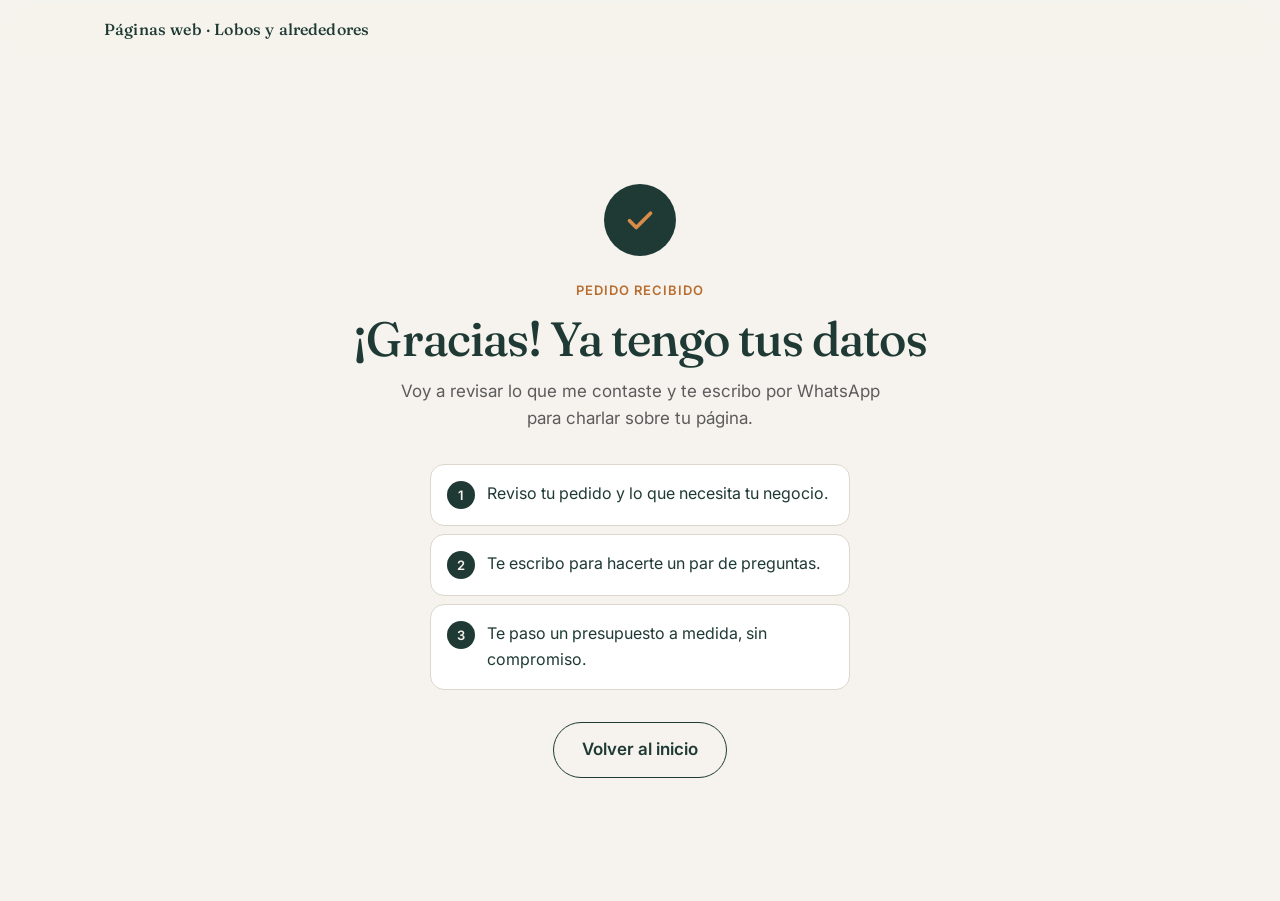
==== gracias/index.html @ 48509161 "Landing de captación para negocios de Lobos y alrededores Co-Authored-By: Claude Opus 5.5 <noreply@a" ====
<!DOCTYPE html>
<html lang="es-AR">
<head>
  <meta charset="UTF-8">
  <meta name="viewport" content="width=device-width, initial-scale=1">
  <title>¡Gracias! Recibí tu pedido de presupuesto</title>
  <meta name="description" content="Recibí tu pedido de presupuesto. Te voy a escribir por WhatsApp.">
  <meta name="robots" content="noindex, nofollow">
  <meta name="theme-color" content="#1F3A34">
  <link rel="icon" href="data:image/svg+xml,%3Csvg xmlns='http://www.w3.org/2000/svg' viewBox='0 0 32 32'%3E%3Crect width='32' height='32' rx='8' fill='%231F3A34'/%3E%3Ccircle cx='16' cy='16' r='5' fill='%23D98B4A'/%3E%3C/svg%3E">
  <link rel="preconnect" href="https://fonts.googleapis.com">
  <link rel="preconnect" href="https://fonts.gstatic.com" crossorigin>
  <link rel="stylesheet" href="https://fonts.googleapis.com/css2?family=Fraunces:ital,opsz,wght@0,9..144,400..700;1,9..144,400..600&family=Inter:wght@400;500;600&display=swap">
  <link rel="stylesheet" href="/styles.css">
</head>
<body>
  <header class="site-header">
    <div class="container site-header__inner">
      <a class="site-header__label" href="/" style="text-decoration:none">Páginas web <span aria-hidden="true">·</span> Lobos y alrededores</a>
    </div>
  </header>

  <main class="thanks">
    <div class="container container--narrow">
      <div class="thanks__icon" aria-hidden="true">
        <svg viewBox="0 0 24 24"><path d="m5 12.5 4.5 4.5L19 7.5"/></svg>
      </div>
      <p class="eyebrow">Pedido recibido</p>
      <h1 class="section__title">¡Gracias! Ya tengo tus datos</h1>
      <p class="section__lead">Voy a revisar lo que me contaste y te escribo por WhatsApp para charlar sobre tu página.</p>

      <ol class="thanks__steps" aria-label="Cómo seguimos">
        <li><span class="block__num">1</span><span>Reviso tu pedido y lo que necesita tu negocio.</span></li>
        <li><span class="block__num">2</span><span>Te escribo para hacerte un par de preguntas.</span></li>
        <li><span class="block__num">3</span><span>Te paso un presupuesto a medida, sin compromiso.</span></li>
      </ol>

      <a class="btn btn--ghost btn--lg" href="/">Volver al inicio</a>
    </div>
  </main>
</body>
</html>
---- styles.css ----
/* =========================================================
   Landing · Páginas web · Lobos y alrededores
   Mobile-first. Sin frameworks.
   ========================================================= */

:root {
  /* Paleta */
  --verde: #1F3A34;
  --crema: #F6F3EE;
  --naranja: #D98B4A;
  --blanco: #FFFFFF;
  --gris: #777777;            /* bordes, detalles, texto grande */
  --gris-texto: #5C5C5C;      /* texto chico secundario: #777 sobre crema no llega a 4.5:1 */

  /* Derivados */
  --verde-90: #2A4A43;
  --verde-tinte: #E4EAE6;
  --naranja-tinte: #F7E6D6;
  --naranja-oscuro: #B86E30;
  --borde: #DDD6CB;
  --error: #A33A2B;

  /* Tipografía */
  --font-display: "Fraunces", Georgia, "Times New Roman", serif;
  --font-body: "Inter", system-ui, -apple-system, "Segoe UI", Roboto, sans-serif;

  /* Espaciado */
  --s-1: 4px;
  --s-2: 8px;
  --s-3: 12px;
  --s-4: 16px;
  --s-5: 24px;
  --s-6: 32px;
  --s-7: 48px;
  --s-8: 64px;
  --s-9: 96px;

  --radius: 14px;
  --radius-lg: 22px;
  --shadow-sm: 0 1px 2px rgba(31, 58, 52, .06), 0 2px 8px rgba(31, 58, 52, .05);
  --shadow-md: 0 10px 30px -12px rgba(31, 58, 52, .25);

  --ease: cubic-bezier(.2, .7, .2, 1);
  --t-fast: 150ms;
  --t-med: 260ms;
}

/* ---------- Reset base ---------- */
*, *::before, *::after { box-sizing: border-box; }
html {
  -webkit-text-size-adjust: 100%;
  scroll-behavior: smooth;
  scroll-padding-top: 72px;
}
body {
  margin: 0;
  background: var(--crema);
  color: var(--verde);
  font-family: var(--font-body);
  font-size: 1rem;
  line-height: 1.6;
  -webkit-font-smoothing: antialiased;
  overflow-x: hidden;
}
img, svg { display: block; max-width: 100%; }
h1, h2, h3 { margin: 0; font-family: var(--font-display); font-weight: 500; line-height: 1.1; letter-spacing: -.01em; }
p { margin: 0; }
a { color: inherit; }
button, input, textarea, select { font: inherit; color: inherit; }
.hidden { display: none !important; }

:focus-visible {
  outline: 3px solid var(--naranja);
  outline-offset: 3px;
  border-radius: 6px;
}

.skip-link {
  position: absolute;
  left: var(--s-4);
  top: -60px;
  z-index: 100;
  padding: var(--s-2) var(--s-4);
  background: var(--verde);
  color: var(--blanco);
  border-radius: 8px;
  text-decoration: none;
  transition: top var(--t-fast);
}
.skip-link:focus { top: var(--s-3); }

.container {
  width: 100%;
  max-width: 1120px;
  margin: 0 auto;
  padding: 0 var(--s-4);
}
.container--narrow { max-width: 760px; }

/* ---------- Header ---------- */
.site-header {
  position: sticky;
  top: 0;
  z-index: 50;
  background: rgba(246, 243, 238, .9);
  -webkit-backdrop-filter: saturate(1.4) blur(10px);
  backdrop-filter: saturate(1.4) blur(10px);
  border-bottom: 1px solid transparent;
  transition: border-color var(--t-med), box-shadow var(--t-med);
}
.site-header.is-scrolled {
  border-bottom-color: var(--borde);
}
.site-header__inner {
  display: flex;
  align-items: center;
  justify-content: space-between;
  gap: var(--s-3);
  min-height: 60px;
}
.site-header__label {
  font-family: var(--font-display);
  font-size: 1rem;
  font-weight: 500;
  letter-spacing: .01em;
}
.site-header__cta {
  display: none;
  font-size: .9375rem;
  font-weight: 600;
  text-decoration: none;
  padding: 10px 16px;
  min-height: 44px;
  align-items: center;
  border-radius: 999px;
  border: 1.5px solid var(--verde);
  transition: background var(--t-fast), color var(--t-fast);
}
.site-header__cta:hover { background: var(--verde); color: var(--crema); }

/* ---------- Tipos comunes ---------- */
.eyebrow {
  font-size: .8125rem;
  font-weight: 600;
  letter-spacing: .08em;
  text-transform: uppercase;
  color: var(--naranja-oscuro);
  margin-bottom: var(--s-3);
}

/* ---------- Botones ---------- */
.btn {
  display: inline-flex;
  align-items: center;
  justify-content: center;
  gap: var(--s-2);
  min-height: 48px;
  padding: 12px 22px;
  border: 0;
  border-radius: 999px;
  font-weight: 600;
  font-size: 1rem;
  line-height: 1.2;
  text-decoration: none;
  cursor: pointer;
  -webkit-tap-highlight-color: transparent;
  transition: transform var(--t-fast) var(--ease), background var(--t-fast), box-shadow var(--t-med);
}
.btn svg { width: 20px; height: 20px; fill: none; stroke: currentColor; stroke-width: 2; stroke-linecap: round; stroke-linejoin: round; }
.btn:active { transform: scale(.98); }
.btn--primary {
  background: var(--naranja);
  color: var(--verde);              /* verde sobre naranja: ~4.8:1 */
  box-shadow: 0 6px 18px -8px rgba(217, 139, 74, .9);
}
.btn--primary:hover { background: #E09659; box-shadow: 0 10px 24px -10px rgba(217, 139, 74, 1); }
.btn--lg { min-height: 56px; padding: 16px 28px; font-size: 1.0625rem; }
.btn--block { width: 100%; }

/* ---------- Hero ---------- */
.hero {
  padding: var(--s-6) 0 var(--s-8);
}
.hero__grid {
  display: grid;
  gap: var(--s-7);
}
.hero__title {
  font-size: clamp(2.5rem, 10.5vw, 4.5rem);
  font-weight: 450;
  line-height: 1.02;
  letter-spacing: -.025em;
  font-variation-settings: "opsz" 144;
  text-wrap: balance;
}
.hero__title em {
  font-style: italic;
  font-weight: 400;
  color: var(--naranja-oscuro);
}
.hero__lead {
  margin-top: var(--s-5);
  font-size: 1.125rem;
  line-height: 1.55;
  max-width: 34ch;
  color: var(--verde-90);
}

.tags {
  list-style: none;
  margin: var(--s-6) 0;
  padding: 0;
  display: flex;
  flex-wrap: wrap;
  gap: var(--s-2);
}
.tag {
  display: inline-flex;
  align-items: center;
  gap: var(--s-2);
  padding: 8px 14px 8px 10px;
  background: var(--blanco);
  border: 1px solid var(--borde);
  border-radius: 999px;
  font-size: .9375rem;
  font-weight: 500;
}
.tag svg {
  width: 18px; height: 18px;
  fill: none; stroke: var(--naranja-oscuro); stroke-width: 1.8; stroke-linecap: round; stroke-linejoin: round;
  flex-shrink: 0;
}

.hero .btn--primary { width: 100%; }
.hero__note {
  margin-top: var(--s-3);
  font-size: .875rem;
  color: var(--gris-texto);
  text-align: center;
}

/* Maqueta decorativa */
.hero__visual { position: relative; }
.hero__visual::before {
  content: "";
  position: absolute;
  inset: 8% -6% -6% 10%;
  background: var(--verde);
  border-radius: var(--radius-lg);
  transform: rotate(2.5deg);
}
.mock {
  position: relative;
  background: var(--blanco);
  border-radius: var(--radius-lg);
  box-shadow: var(--shadow-md);
  overflow: hidden;
  max-width: 420px;
  margin: 0 auto;
  border: 1px solid var(--borde);
}
.mock__bar {
  display: flex; align-items: center; gap: 6px;
  padding: 10px 14px;
  background: #EFEBE4;
  border-bottom: 1px solid var(--borde);
}
.mock__bar > span { width: 9px; height: 9px; border-radius: 50%; background: #D3CCC1; }
.mock__url {
  margin-left: 8px;
  flex: 1;
  font-size: .75rem;
  color: var(--gris-texto);
  background: var(--blanco);
  border-radius: 999px;
  padding: 3px 10px;
  white-space: nowrap; overflow: hidden; text-overflow: ellipsis;
}
.mock__body { padding: 18px; display: grid; gap: 14px; }
.mock__hero {
  background: var(--verde);
  color: var(--crema);
  border-radius: 12px;
  padding: 18px;
}
.mock__kicker { font-size: .6875rem; letter-spacing: .06em; text-transform: uppercase; color: var(--naranja); font-weight: 600; }
.mock__title { font-family: var(--font-display); font-size: 1.75rem; margin: 4px 0 12px; }
.mock__line { height: 7px; border-radius: 4px; background: rgba(246, 243, 238, .3); margin-top: 6px; width: 90%; }
.mock__line--short { width: 60%; }
.mock__actions { display: grid; grid-template-columns: 1fr 1fr; gap: 10px; }
.mock__btn {
  text-align: center;
  font-size: .8125rem; font-weight: 600;
  padding: 10px;
  border-radius: 999px;
  border: 1.5px solid var(--verde);
}
.mock__btn--solid { background: var(--naranja); border-color: var(--naranja); }
.mock__gallery { display: grid; grid-template-columns: repeat(3, 1fr); gap: 8px; }
.mock__gallery span { aspect-ratio: 1; border-radius: 10px; background: var(--naranja-tinte); }
.mock__gallery span:nth-child(2) { background: var(--verde-tinte); }
.mock__gallery span:nth-child(3) { background: #EDE6DB; }
.mock__wa {
  display: flex; align-items: center; justify-content: center; gap: 8px;
  font-size: .8125rem; font-weight: 600;
  padding: 11px;
  border-radius: 12px;
  background: var(--verde-tinte);
}
.mock__wa svg { width: 18px; height: 18px; fill: none; stroke: var(--verde); stroke-width: 1.8; stroke-linejoin: round; }

/* ---------- Secciones ---------- */
.section { padding: var(--s-8) 0; }
.section__title {
  font-size: clamp(2rem, 8vw, 3rem);
  letter-spacing: -.02em;
  text-wrap: balance;
}
.section__lead {
  margin-top: var(--s-3);
  font-size: 1.0625rem;
  color: var(--gris-texto);
  max-width: 46ch;
}

/* Cómo trabajo */
.section--how {
  background: var(--blanco);
  border-top: 1px solid var(--borde);
  border-bottom: 1px solid var(--borde);
}
.plans {
  display: grid;
  gap: var(--s-4);
  margin-top: var(--s-6);
}
.plan {
  position: relative;
  padding: var(--s-6) var(--s-5);
  border-radius: var(--radius-lg);
  background: var(--crema);
  border: 1px solid var(--borde);
  transition: transform var(--t-med) var(--ease), box-shadow var(--t-med);
}
.plan--dark {
  background: var(--verde);
  color: var(--crema);
  border-color: var(--verde);
}
.plan__icon {
  width: 48px; height: 48px;
  display: grid; place-items: center;
  border-radius: 12px;
  background: var(--naranja-tinte);
  margin-bottom: var(--s-5);
}
.plan--dark .plan__icon { background: rgba(217, 139, 74, .18); }
.plan__icon svg { width: 24px; height: 24px; fill: none; stroke: var(--naranja-oscuro); stroke-width: 1.8; stroke-linecap: round; }
.plan--dark .plan__icon svg { stroke: var(--naranja); }
.plan__kicker {
  font-size: .8125rem; font-weight: 600; letter-spacing: .08em; text-transform: uppercase;
  color: var(--gris-texto);
}
.plan--dark .plan__kicker { color: rgba(246, 243, 238, .75); }
.plan__title { font-size: 1.875rem; margin: var(--s-1) 0 var(--s-3); }
.plan__text { font-size: 1.0625rem; line-height: 1.55; }
.plan__steps, .plan__list {
  list-style: none;
  padding: 0;
  margin: var(--s-5) 0 0;
  display: grid;
  gap: var(--s-2);
}
.plan__steps li {
  display: flex; align-items: center; gap: var(--s-3);
  padding: var(--s-3) var(--s-4);
  background: var(--blanco);
  border-radius: 12px;
  font-weight: 500;
}
.plan__steps span {
  font-family: var(--font-display);
  font-size: 1.375rem;
  color: var(--naranja-oscuro);
  min-width: 3ch;
}
.plan__list li {
  display: flex; align-items: center; gap: var(--s-3);
  font-weight: 500;
}
.plan__list li::before {
  content: "";
  width: 20px; height: 20px; flex-shrink: 0;
  border-radius: 50%;
  background: var(--naranja) url("data:image/svg+xml,%3Csvg xmlns='http://www.w3.org/2000/svg' viewBox='0 0 24 24' fill='none' stroke='%231F3A34' stroke-width='3' stroke-linecap='round' stroke-linejoin='round'%3E%3Cpath d='m6 12 4 4 8-8'/%3E%3C/svg%3E") center / 14px no-repeat;
}

/* ---------- Formulario ---------- */
.section--form { outline: none; }
.quote-form {
  margin-top: var(--s-6);
  display: grid;
  gap: var(--s-4);
}
.block {
  margin: 0;
  padding: var(--s-5) var(--s-4);
  background: var(--blanco);
  border: 1px solid var(--borde);
  border-radius: var(--radius-lg);
  min-width: 0;
}
.block__legend {
  display: flex;
  align-items: center;
  gap: var(--s-3);
  padding: 0;
  margin-bottom: var(--s-4);
  font-family: var(--font-display);
  font-size: 1.3125rem;
  font-weight: 500;
  line-height: 1.25;
  float: left;              /* evita el recorte de legend dentro del borde */
  width: 100%;
}
.block__legend + * { clear: both; }
.block__num {
  display: inline-grid; place-items: center;
  width: 32px; height: 32px; flex-shrink: 0;
  border-radius: 50%;
  background: var(--verde);
  color: var(--crema);
  font-family: var(--font-body);
  font-size: .875rem;
  font-weight: 600;
}
.block__hint { font-size: .9375rem; color: var(--gris-texto); margin: -8px 0 var(--s-3); }
.block__sub {
  margin: var(--s-6) 0 var(--s-3);
  font-weight: 600;
}
.req { color: var(--naranja-oscuro); }
.optional { font-weight: 400; color: var(--gris-texto); font-size: .875rem; }

/* Tarjetas seleccionables */
.choices {
  display: grid;
  grid-template-columns: 1fr;
  gap: var(--s-2);
}
.choices--2, .choices--3 { grid-template-columns: repeat(2, minmax(0, 1fr)); }
.choice { position: relative; display: block; cursor: pointer; -webkit-tap-highlight-color: transparent; }
.choice input {
  position: absolute;
  opacity: 0;
  width: 1px; height: 1px;
  pointer-events: none;
}
.choice__box {
  position: relative;
  display: flex;
  align-items: center;
  min-height: 56px;
  height: 100%;
  padding: 12px 36px 12px 14px;
  border: 1.5px solid var(--borde);
  border-radius: var(--radius);
  background: var(--crema);
  font-size: .9375rem;
  font-weight: 500;
  line-height: 1.3;
  transition: border-color var(--t-fast), background var(--t-fast), color var(--t-fast), transform var(--t-fast) var(--ease), box-shadow var(--t-fast);
}
/* indicador */
.choice__box::after {
  content: "";
  position: absolute;
  right: 12px; top: 50%;
  width: 18px; height: 18px;
  margin-top: -9px;
  border-radius: 50%;
  border: 1.5px solid var(--gris);
  background: var(--blanco) center / 12px no-repeat;
  transition: background-color var(--t-fast), border-color var(--t-fast);
}
.choice--check .choice__box::after { border-radius: 5px; }

@media (hover: hover) {
  .choice:hover .choice__box { border-color: var(--verde); }
}
.choice:active .choice__box { transform: scale(.98); }
.choice input:focus-visible + .choice__box {
  outline: 3px solid var(--naranja);
  outline-offset: 2px;
}
.choice input:checked + .choice__box {
  background: var(--verde);
  border-color: var(--verde);
  color: var(--crema);
  box-shadow: 0 6px 16px -10px rgba(31, 58, 52, .8);
}
.choice input:checked + .choice__box::after {
  border-color: var(--naranja);
  background-color: var(--naranja);
  background-image: url("data:image/svg+xml,%3Csvg xmlns='http://www.w3.org/2000/svg' viewBox='0 0 24 24' fill='none' stroke='%231F3A34' stroke-width='3.2' stroke-linecap='round' stroke-linejoin='round'%3E%3Cpath d='m6 12 4 4 8-8'/%3E%3C/svg%3E");
}
fieldset.has-error .choice__box { border-color: var(--error); }

/* Campos */
.fields-row { display: grid; gap: 0; margin-top: var(--s-5); }
.field { display: grid; gap: 6px; margin-top: var(--s-4); }
.field:first-of-type { margin-top: 0; }
.fields-row .field { margin-top: var(--s-4); }
.fields-row .field:first-child { margin-top: 0; }
.field label { font-weight: 600; font-size: .9375rem; }
.field input,
.field textarea {
  width: 100%;
  min-height: 52px;
  padding: 12px 14px;
  border: 1.5px solid var(--borde);
  border-radius: 12px;
  background: var(--blanco);
  font-size: 1rem;          /* 16px: evita zoom automático en iOS */
  transition: border-color var(--t-fast), box-shadow var(--t-fast);
  -webkit-appearance: none;
  appearance: none;
}
.field textarea { resize: vertical; min-height: 120px; line-height: 1.5; }
.field input::placeholder,
.field textarea::placeholder { color: #8A8A8A; }
.field input:focus,
.field textarea:focus {
  outline: none;
  border-color: var(--verde);
  box-shadow: 0 0 0 3px rgba(217, 139, 74, .35);
}
.field input[aria-invalid="true"] { border-color: var(--error); }
.field-help { font-size: .875rem; color: var(--gris-texto); }
.field-error {
  font-size: .875rem;
  font-weight: 500;
  color: var(--error);
  margin-top: var(--s-2);
}
.field .field-error { margin-top: 0; }

.form-error-summary {
  padding: var(--s-4);
  border-radius: var(--radius);
  background: #FBEAE6;
  border: 1.5px solid var(--error);
  color: var(--error);
  font-weight: 500;
}

.form-submit { display: grid; gap: var(--s-3); margin-top: var(--s-2); }
.form-submit__note { text-align: center; font-size: .875rem; color: var(--gris-texto); }
.form-status { text-align: center; font-size: .9375rem; font-weight: 500; min-height: 1.5em; }
.form-status.is-error { color: var(--error); }

/* Estado de envío */
.btn__spinner {
  display: none;
  width: 20px; height: 20px;
  border: 2.5px solid rgba(31, 58, 52, .25);
  border-top-color: var(--verde);
  border-radius: 50%;
  animation: spin .8s linear infinite;
}
.btn.is-loading { pointer-events: none; opacity: .85; }
.btn.is-loading .btn__spinner { display: inline-block; }
@keyframes spin { to { transform: rotate(360deg); } }

/* ---------- Footer ---------- */
.site-footer {
  padding: var(--s-6) 0 var(--s-7);
  border-top: 1px solid var(--borde);
  text-align: center;
  font-family: var(--font-display);
}
.site-footer__small { font-family: var(--font-body); font-size: .875rem; color: var(--gris-texto); margin-top: var(--s-1); }

/* ---------- Animación de entrada ---------- */
.reveal { opacity: 0; transform: translateY(16px); transition: opacity 600ms var(--ease), transform 600ms var(--ease); }
.reveal.is-visible { opacity: 1; transform: none; }

/* ---------- Página de gracias ---------- */
.thanks {
  min-height: calc(100vh - 60px);
  min-height: calc(100svh - 60px);
  display: grid;
  place-items: center;
  padding: var(--s-7) 0;
  text-align: center;
}
.thanks__icon {
  width: 72px; height: 72px;
  margin: 0 auto var(--s-5);
  display: grid; place-items: center;
  border-radius: 50%;
  background: var(--verde);
}
.thanks__icon svg { width: 36px; height: 36px; fill: none; stroke: var(--naranja); stroke-width: 2.5; stroke-linecap: round; stroke-linejoin: round; }
.thanks .section__lead { margin-left: auto; margin-right: auto; }
.thanks__steps {
  list-style: none;
  padding: 0;
  margin: var(--s-6) auto;
  max-width: 420px;
  display: grid;
  gap: var(--s-2);
  text-align: left;
}
.thanks__steps li {
  display: flex; gap: var(--s-3); align-items: flex-start;
  padding: var(--s-4);
  background: var(--blanco);
  border: 1px solid var(--borde);
  border-radius: var(--radius);
}
.thanks__steps .block__num { width: 28px; height: 28px; font-size: .8125rem; }
.btn--ghost {
  background: transparent;
  color: var(--verde);
  border: 1.5px solid var(--verde);
}
.btn--ghost:hover { background: var(--verde); color: var(--crema); }

/* =========================================================
   Breakpoints (mobile-first)
   ========================================================= */
@media (min-width: 480px) {
  .hero .btn--primary { width: auto; }
  .hero__note { text-align: left; }
  .block { padding: var(--s-6) var(--s-5); }
}

@media (min-width: 640px) {
  .container { padding: 0 var(--s-5); }
  .site-header__cta { display: inline-flex; }
  .choices--3 { grid-template-columns: repeat(3, minmax(0, 1fr)); }
  .fields-row { grid-template-columns: 1fr 1fr; gap: var(--s-4); }
  .fields-row .field { margin-top: 0; }
  .plans { grid-template-columns: 1fr 1fr; gap: var(--s-5); }
  .plan { padding: var(--s-7) var(--s-6); }
}

@media (min-width: 960px) {
  .hero { padding: var(--s-8) 0 var(--s-9); }
  .hero__grid {
    grid-template-columns: 1.15fr .85fr;
    align-items: center;
    gap: var(--s-8);
  }
  .hero__lead { font-size: 1.25rem; }
  .section { padding: var(--s-9) 0; }
  .block { padding: var(--s-6); }
  @media (hover: hover) {
    .plan:hover { transform: translateY(-4px); box-shadow: var(--shadow-md); }
  }
}

@media (prefers-reduced-motion: reduce) {
  html { scroll-behavior: auto; }
  *, *::before, *::after {
    animation-duration: .01ms !important;
    animation-iteration-count: 1 !important;
    transition-duration: .01ms !important;
  }
  .reveal { opacity: 1; transform: none; }
}
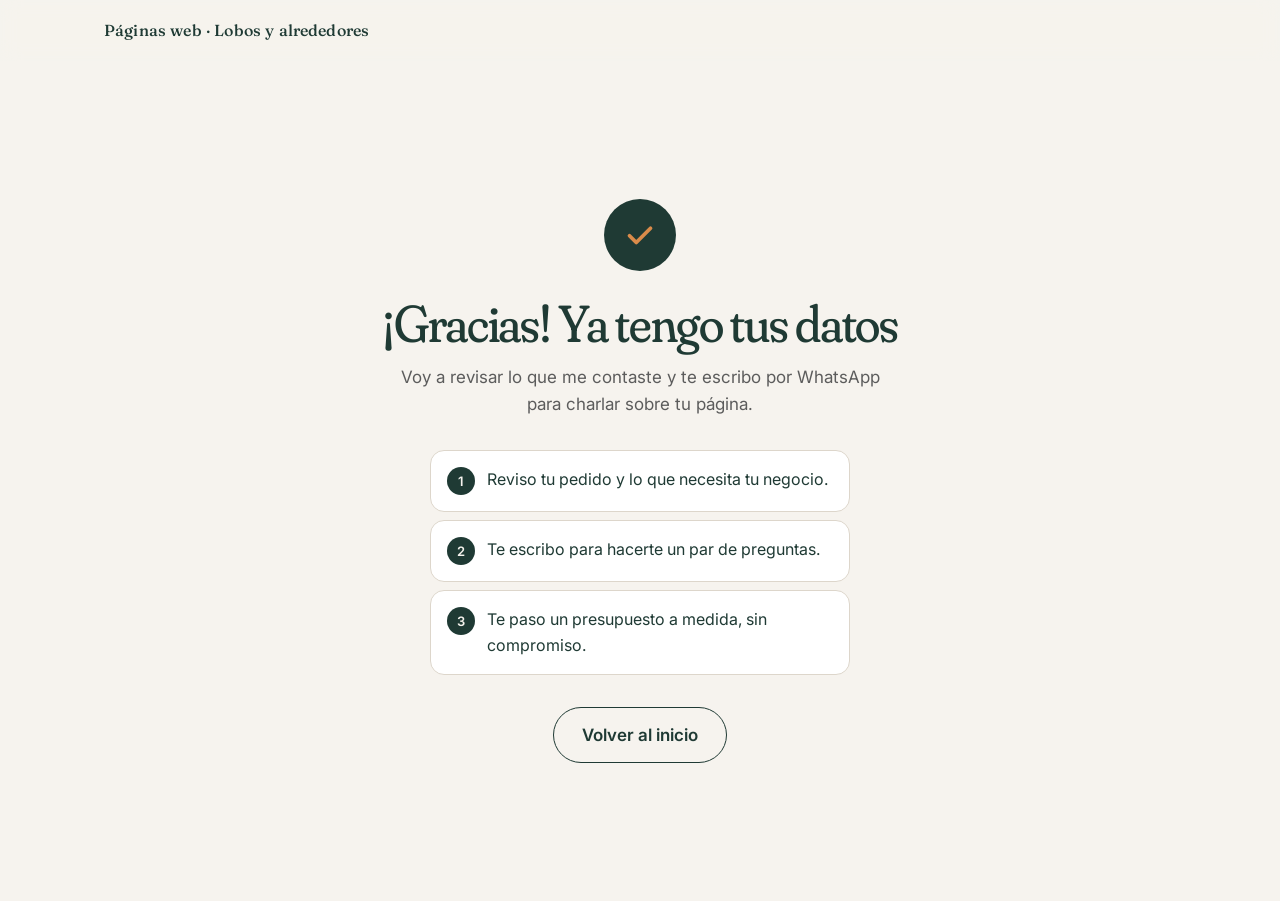
==== commit 20bda8d4: "Rediseño: búsqueda animada en el inicio, franja de rubros, pago en dos mitades y formulario en un pa" ====
--- a/gracias/index.html
+++ b/gracias/index.html
@@ -10,8 +10,8 @@
   <link rel="icon" href="data:image/svg+xml,%3Csvg xmlns='http://www.w3.org/2000/svg' viewBox='0 0 32 32'%3E%3Crect width='32' height='32' rx='8' fill='%231F3A34'/%3E%3Ccircle cx='16' cy='16' r='5' fill='%23D98B4A'/%3E%3C/svg%3E">
   <link rel="preconnect" href="https://fonts.googleapis.com">
   <link rel="preconnect" href="https://fonts.gstatic.com" crossorigin>
-  <link rel="stylesheet" href="https://fonts.googleapis.com/css2?family=Fraunces:ital,opsz,wght@0,9..144,400..700;1,9..144,400..600&family=Inter:wght@400;500;600&display=swap">
-  <link rel="stylesheet" href="/styles.css">
+  <link rel="stylesheet" href="https://fonts.googleapis.com/css2?family=Fraunces:ital,opsz,wght,SOFT@0,9..144,300..700,0..100;1,9..144,300..700,0..100&family=Inter:wght@400;500;600&display=swap">
+  <link rel="stylesheet" href="../styles.css">
 </head>
 <body>
   <header class="site-header">
@@ -25,7 +25,6 @@
       <div class="thanks__icon" aria-hidden="true">
         <svg viewBox="0 0 24 24"><path d="m5 12.5 4.5 4.5L19 7.5"/></svg>
       </div>
-      <p class="eyebrow">Pedido recibido</p>
       <h1 class="section__title">¡Gracias! Ya tengo tus datos</h1>
       <p class="section__lead">Voy a revisar lo que me contaste y te escribo por WhatsApp para charlar sobre tu página.</p>
 
--- a/styles.css
+++ b/styles.css
@@ -106,10 +106,19 @@
   -webkit-backdrop-filter: saturate(1.4) blur(10px);
   backdrop-filter: saturate(1.4) blur(10px);
   border-bottom: 1px solid transparent;
-  transition: border-color var(--t-med), box-shadow var(--t-med);
+  transition: transform 320ms var(--ease), border-color var(--t-med), box-shadow var(--t-med);
+  will-change: transform;
 }
 .site-header.is-scrolled {
   border-bottom-color: var(--borde);
+}
+/* Se esconde al bajar y vuelve al subir (lo maneja script.js) */
+.site-header.is-hidden {
+  transform: translateY(-100%);
+  box-shadow: none;
+}
+.site-header.is-scrolled:not(.is-hidden) {
+  box-shadow: 0 6px 20px -14px rgba(31, 58, 52, .45);
 }
 .site-header__inner {
   display: flex;
@@ -120,9 +129,150 @@
 }
 .site-header__label {
   font-family: var(--font-display);
-  font-size: 1rem;
+  font-size: .9375rem;
   font-weight: 500;
   letter-spacing: .01em;
+  line-height: 1.25;
+  text-decoration: none;
+  min-width: 0;
+}
+
+/* Navegación de escritorio */
+.site-nav { display: none; }
+.site-nav a,
+.mobile-menu nav > a {
+  text-decoration: none;
+  font-weight: 500;
+  position: relative;
+}
+.site-nav a {
+  font-size: .9375rem;
+  padding: 10px 2px;
+  color: var(--verde-90);
+}
+.site-nav a::after {
+  content: "";
+  position: absolute;
+  left: 0; right: 0; bottom: 4px;
+  height: 2px;
+  border-radius: 2px;
+  background: var(--naranja);
+  transform: scaleX(0);
+  transform-origin: left;
+  transition: transform var(--t-med) var(--ease);
+}
+.site-nav a:hover::after,
+.site-nav a[aria-current="true"]::after { transform: scaleX(1); }
+.site-nav a[aria-current="true"] { color: var(--verde); }
+
+.site-header__actions {
+  display: flex;
+  align-items: center;
+  gap: 6px;
+  flex-shrink: 0;
+}
+
+/* Íconos de WhatsApp e Instagram */
+.icon-link {
+  display: inline-grid;
+  place-items: center;
+  width: 44px; height: 44px;
+  border-radius: 50%;
+  color: var(--verde);
+  transition: background var(--t-fast), color var(--t-fast);
+}
+.icon-link:hover { background: var(--verde); color: var(--crema); }
+.icon-link--ig { display: none; }
+.icon-link svg,
+.contact-chip svg {
+  width: 22px; height: 22px;
+  fill: none; stroke: currentColor; stroke-width: 1.8; stroke-linecap: round; stroke-linejoin: round;
+}
+.icon-phone { stroke-width: 4.2; }
+.icon-dot { fill: currentColor; stroke: none; }
+
+/* Botón de menú (móvil) */
+.menu-toggle {
+  display: inline-grid;
+  place-items: center;
+  width: 44px; height: 44px;
+  padding: 0;
+  border: 1.5px solid var(--verde);
+  border-radius: 50%;
+  background: transparent;
+  cursor: pointer;
+  -webkit-tap-highlight-color: transparent;
+}
+.menu-toggle__bars,
+.menu-toggle__bars::before,
+.menu-toggle__bars::after {
+  display: block;
+  width: 18px; height: 2px;
+  border-radius: 2px;
+  background: var(--verde);
+  transition: transform var(--t-med) var(--ease), opacity var(--t-fast);
+}
+.menu-toggle__bars { position: relative; }
+.menu-toggle__bars::before,
+.menu-toggle__bars::after { content: ""; position: absolute; left: 0; }
+.menu-toggle__bars::before { top: -6px; }
+.menu-toggle__bars::after { top: 6px; }
+.menu-toggle[aria-expanded="true"] .menu-toggle__bars { background: transparent; }
+.menu-toggle[aria-expanded="true"] .menu-toggle__bars::before { transform: translateY(6px) rotate(45deg); }
+.menu-toggle[aria-expanded="true"] .menu-toggle__bars::after { transform: translateY(-6px) rotate(-45deg); }
+
+/* Menú desplegable (móvil) */
+.mobile-menu {
+  border-top: 1px solid var(--borde);
+  background: var(--crema);
+  animation: menu-in 220ms var(--ease);
+}
+.mobile-menu[hidden] { display: none; }
+.mobile-menu nav {
+  display: grid;
+  padding-top: var(--s-2);
+  padding-bottom: var(--s-5);
+}
+.mobile-menu nav > a {
+  display: flex;
+  align-items: center;
+  min-height: 52px;
+  font-family: var(--font-display);
+  font-size: 1.25rem;
+  border-bottom: 1px solid var(--borde);
+}
+.mobile-menu nav > a[aria-current="true"] { color: var(--naranja-oscuro); }
+.mobile-menu__contact {
+  display: flex;
+  flex-wrap: wrap;
+  gap: var(--s-2);
+  margin-top: var(--s-5);
+}
+@keyframes menu-in { from { opacity: 0; transform: translateY(-6px); } to { opacity: 1; transform: none; } }
+
+.contact-chip {
+  display: inline-flex;
+  align-items: center;
+  gap: var(--s-2);
+  min-height: 44px;
+  padding: 8px 16px 8px 12px;
+  border-radius: 999px;
+  border: 1.5px solid var(--borde);
+  background: var(--blanco);
+  font-family: var(--font-body);
+  font-size: .9375rem;
+  font-weight: 600;
+  text-decoration: none;
+  transition: border-color var(--t-fast), background var(--t-fast), color var(--t-fast);
+}
+.contact-chip:hover { border-color: var(--verde); background: var(--verde); color: var(--crema); }
+
+.footer-contact {
+  display: flex;
+  flex-wrap: wrap;
+  justify-content: center;
+  gap: var(--s-2);
+  margin: var(--s-4) 0 var(--s-3);
 }
 .site-header__cta {
   display: none;
@@ -139,14 +289,7 @@
 .site-header__cta:hover { background: var(--verde); color: var(--crema); }
 
 /* ---------- Tipos comunes ---------- */
-.eyebrow {
-  font-size: .8125rem;
-  font-weight: 600;
-  letter-spacing: .08em;
-  text-transform: uppercase;
-  color: var(--naranja-oscuro);
-  margin-bottom: var(--s-3);
-}
+
 
 /* ---------- Botones ---------- */
 .btn {
@@ -180,29 +323,26 @@
 /* ---------- Hero ---------- */
 .hero {
   padding: var(--s-6) 0 var(--s-8);
+  overflow: hidden; /* el celular inclinado no genera scroll horizontal */
 }
 .hero__grid {
   display: grid;
   gap: var(--s-7);
 }
 .hero__title {
-  font-size: clamp(2.5rem, 10.5vw, 4.5rem);
-  font-weight: 450;
-  line-height: 1.02;
-  letter-spacing: -.025em;
-  font-variation-settings: "opsz" 144;
+  font-size: clamp(2.625rem, 11.5vw, 5.25rem);
+  font-weight: 380;
+  line-height: .98;
+  letter-spacing: -.035em;
+  font-variation-settings: "opsz" 144, "SOFT" 100;
   text-wrap: balance;
-}
-.hero__title em {
-  font-style: italic;
-  font-weight: 400;
-  color: var(--naranja-oscuro);
+  max-width: 11ch;
 }
 .hero__lead {
   margin-top: var(--s-5);
   font-size: 1.125rem;
   line-height: 1.55;
-  max-width: 34ch;
+  max-width: 36ch;
   color: var(--verde-90);
 }
 
@@ -231,7 +371,7 @@
   flex-shrink: 0;
 }
 
-.hero .btn--primary { width: 100%; }
+.hero__cta .btn--primary { width: 100%; }
 .hero__note {
   margin-top: var(--s-3);
   font-size: .875rem;
@@ -239,81 +379,162 @@
   text-align: center;
 }
 
-/* Maqueta decorativa */
-.hero__visual { position: relative; }
-.hero__visual::before {
+/* Ilustración: búsqueda en el celular */
+.hero__visual {
+  position: relative;
+  display: flex;
+  justify-content: center;
+  padding: var(--s-4) 0 var(--s-2);
+}
+.finder {
+  position: relative;
+  width: min(calc(100% - 24px), 360px);
+  padding: 18px 16px 22px;
+  background: var(--blanco);
+  border: 1px solid var(--borde);
+  border-radius: 34px;
+  box-shadow:
+    0 0 0 8px var(--verde),
+    0 30px 60px -30px rgba(31, 58, 52, .55);
+  transform: rotate(-2deg);
+}
+.finder::before { /* parlante del celular */
   content: "";
-  position: absolute;
-  inset: 8% -6% -6% 10%;
-  background: var(--verde);
-  border-radius: var(--radius-lg);
-  transform: rotate(2.5deg);
-}
-.mock {
-  position: relative;
+  display: block;
+  width: 56px; height: 5px;
+  margin: 0 auto 16px;
+  border-radius: 3px;
+  background: var(--borde);
+}
+.finder__search {
+  display: flex;
+  align-items: center;
+  gap: 10px;
+  height: 46px;
+  padding: 0 16px;
+  border-radius: 999px;
+  background: var(--crema);
+  border: 1px solid var(--borde);
+  font-size: .9375rem;
+  color: var(--verde);
+}
+.finder__search svg {
+  width: 18px; height: 18px; flex-shrink: 0;
+  fill: none; stroke: var(--gris); stroke-width: 2; stroke-linecap: round;
+}
+.finder__query { white-space: nowrap; overflow: hidden; }
+.finder__caret {
+  width: 1.5px; height: 18px;
+  margin-left: -8px;
+  background: var(--naranja-oscuro);
+  opacity: 0;
+}
+
+.finder__result {
+  margin-top: 16px;
+  padding: 14px;
+  border-radius: 18px;
   background: var(--blanco);
-  border-radius: var(--radius-lg);
-  box-shadow: var(--shadow-md);
+  border: 1.5px solid var(--naranja);
+  box-shadow: 0 14px 30px -18px rgba(184, 110, 48, .55);
+  display: grid;
+  grid-template-columns: 64px 1fr;
+  gap: 12px 14px;
+}
+.finder__thumb {
+  grid-row: span 1;
+  display: grid;
+  grid-template-columns: 1fr 1fr;
+  grid-template-rows: 1fr 1fr;
+  gap: 3px;
+  width: 64px; height: 64px;
+  border-radius: 12px;
   overflow: hidden;
-  max-width: 420px;
-  margin: 0 auto;
-  border: 1px solid var(--borde);
-}
-.mock__bar {
+}
+.finder__thumb span { background: var(--naranja-tinte); }
+.finder__thumb span:first-child { grid-row: span 2; background: var(--verde); }
+.finder__thumb span:last-child { background: var(--verde-tinte); }
+.finder__name {
+  font-family: var(--font-display);
+  font-size: 1.375rem;
+  line-height: 1.1;
+  font-variation-settings: "opsz" 48, "SOFT" 100;
+}
+.finder__url { font-size: .8125rem; color: var(--gris-texto); margin-top: 2px; }
+.finder__open {
   display: flex; align-items: center; gap: 6px;
-  padding: 10px 14px;
-  background: #EFEBE4;
-  border-bottom: 1px solid var(--borde);
-}
-.mock__bar > span { width: 9px; height: 9px; border-radius: 50%; background: #D3CCC1; }
-.mock__url {
-  margin-left: 8px;
-  flex: 1;
+  margin-top: 6px;
+  font-size: .8125rem;
+  font-weight: 600;
+  color: #2F6B4F;
+}
+.finder__dot { width: 7px; height: 7px; border-radius: 50%; background: #3C8A65; }
+.finder__actions {
+  grid-column: 1 / -1;
+  display: grid;
+  grid-template-columns: 1fr 1fr 1.25fr;
+  gap: 6px;
+}
+.finder__actions span {
+  display: flex; align-items: center; justify-content: center; gap: 5px;
+  height: 36px;
+  border-radius: 999px;
+  border: 1.5px solid var(--verde);
   font-size: .75rem;
-  color: var(--gris-texto);
-  background: var(--blanco);
-  border-radius: 999px;
-  padding: 3px 10px;
-  white-space: nowrap; overflow: hidden; text-overflow: ellipsis;
-}
-.mock__body { padding: 18px; display: grid; gap: 14px; }
-.mock__hero {
+  font-weight: 600;
+  white-space: nowrap;
+}
+.finder__actions .finder__wa { background: var(--verde); color: var(--crema); }
+.finder__wa svg { width: 14px; height: 14px; fill: none; stroke: currentColor; stroke-width: 2; stroke-linejoin: round; }
+
+.finder__ghost {
+  display: grid;
+  gap: 7px;
+  margin: 16px 6px 0;
+  opacity: .6;
+}
+.finder__ghost span { height: 9px; border-radius: 5px; background: #ECE7DF; }
+.finder__ghost span:last-child { width: 62%; }
+
+/* El único momento animado: se escribe la búsqueda y aparece tu negocio */
+.finder.is-animating .finder__caret { animation: caret 0.9s steps(1) 3; }
+.finder.is-animating .finder__result { animation: result-in 700ms var(--ease) both; animation-delay: var(--result-delay, 1.6s); }
+.finder.is-animating .finder__ghost { animation: ghost-in 600ms var(--ease) both; animation-delay: calc(var(--result-delay, 1.6s) + 250ms); }
+.finder.is-waiting .finder__result,
+.finder.is-waiting .finder__ghost { opacity: 0; }
+@keyframes caret { 0% { opacity: 1; } 50% { opacity: 0; } }
+@keyframes result-in {
+  from { opacity: 0; transform: translateY(14px) scale(.97); }
+  to { opacity: 1; transform: none; }
+}
+@keyframes ghost-in { from { opacity: 0; } to { opacity: .6; } }
+
+/* ---------- Para quién ---------- */
+.audience {
   background: var(--verde);
   color: var(--crema);
-  border-radius: 12px;
-  padding: 18px;
-}
-.mock__kicker { font-size: .6875rem; letter-spacing: .06em; text-transform: uppercase; color: var(--naranja); font-weight: 600; }
-.mock__title { font-family: var(--font-display); font-size: 1.75rem; margin: 4px 0 12px; }
-.mock__line { height: 7px; border-radius: 4px; background: rgba(246, 243, 238, .3); margin-top: 6px; width: 90%; }
-.mock__line--short { width: 60%; }
-.mock__actions { display: grid; grid-template-columns: 1fr 1fr; gap: 10px; }
-.mock__btn {
-  text-align: center;
-  font-size: .8125rem; font-weight: 600;
-  padding: 10px;
-  border-radius: 999px;
-  border: 1.5px solid var(--verde);
-}
-.mock__btn--solid { background: var(--naranja); border-color: var(--naranja); }
-.mock__gallery { display: grid; grid-template-columns: repeat(3, 1fr); gap: 8px; }
-.mock__gallery span { aspect-ratio: 1; border-radius: 10px; background: var(--naranja-tinte); }
-.mock__gallery span:nth-child(2) { background: var(--verde-tinte); }
-.mock__gallery span:nth-child(3) { background: #EDE6DB; }
-.mock__wa {
-  display: flex; align-items: center; justify-content: center; gap: 8px;
-  font-size: .8125rem; font-weight: 600;
-  padding: 11px;
-  border-radius: 12px;
-  background: var(--verde-tinte);
-}
-.mock__wa svg { width: 18px; height: 18px; fill: none; stroke: var(--verde); stroke-width: 1.8; stroke-linejoin: round; }
+  padding: var(--s-7) 0;
+}
+.audience__text {
+  font-family: var(--font-display);
+  font-size: clamp(1.5rem, 5.6vw, 2.5rem);
+  font-weight: 350;
+  line-height: 1.22;
+  letter-spacing: -.015em;
+  font-variation-settings: "opsz" 96, "SOFT" 100;
+  max-width: 30ch;
+  text-wrap: pretty;
+}
 
 /* ---------- Secciones ---------- */
 .section { padding: var(--s-8) 0; }
+.section--how + .section--form { padding-top: var(--s-5); }
+.section__head { max-width: 40rem; }
 .section__title {
-  font-size: clamp(2rem, 8vw, 3rem);
-  letter-spacing: -.02em;
+  font-size: clamp(2.125rem, 8vw, 3.25rem);
+  font-weight: 400;
+  letter-spacing: -.025em;
+  font-variation-settings: "opsz" 144, "SOFT" 100;
   text-wrap: balance;
 }
 .section__lead {
@@ -323,66 +544,71 @@
   max-width: 46ch;
 }
 
-/* Cómo trabajo */
-.section--how {
+/* Cómo trabajo: un panel con dos columnas, no dos tarjetas iguales */
+.plans {
+  display: grid;
+  margin-top: var(--s-6);
   background: var(--blanco);
-  border-top: 1px solid var(--borde);
-  border-bottom: 1px solid var(--borde);
-}
-.plans {
-  display: grid;
-  gap: var(--s-4);
+  border: 1px solid var(--borde);
+  border-radius: var(--radius-lg);
+  overflow: hidden;
+}
+.plan { padding: var(--s-6) var(--s-5); }
+.plan + .plan { border-top: 1px solid var(--borde); }
+.plan__title {
+  font-size: 1.75rem;
+  font-weight: 450;
+  font-variation-settings: "opsz" 72, "SOFT" 100;
+  margin-bottom: var(--s-3);
+}
+.plan__text { font-size: 1.0625rem; line-height: 1.55; max-width: 38ch; }
+
+/* Barra partida en dos: muestra literalmente el pago en dos mitades */
+.split {
+  display: grid;
+  grid-template-columns: 1fr 1fr;
+  gap: 4px;
   margin-top: var(--s-6);
-}
-.plan {
-  position: relative;
-  padding: var(--s-6) var(--s-5);
-  border-radius: var(--radius-lg);
-  background: var(--crema);
-  border: 1px solid var(--borde);
-  transition: transform var(--t-med) var(--ease), box-shadow var(--t-med);
-}
-.plan--dark {
+  height: 64px;
+}
+.split__half {
+  display: flex;
+  align-items: center;
+  padding: 0 16px;
+}
+.split__half--start {
   background: var(--verde);
   color: var(--crema);
-  border-color: var(--verde);
-}
-.plan__icon {
-  width: 48px; height: 48px;
-  display: grid; place-items: center;
-  border-radius: 12px;
+  border-radius: 14px 4px 4px 14px;
+}
+.split__half--end {
   background: var(--naranja-tinte);
-  margin-bottom: var(--s-5);
-}
-.plan--dark .plan__icon { background: rgba(217, 139, 74, .18); }
-.plan__icon svg { width: 24px; height: 24px; fill: none; stroke: var(--naranja-oscuro); stroke-width: 1.8; stroke-linecap: round; }
-.plan--dark .plan__icon svg { stroke: var(--naranja); }
-.plan__kicker {
-  font-size: .8125rem; font-weight: 600; letter-spacing: .08em; text-transform: uppercase;
+  color: var(--verde);
+  border-radius: 4px 14px 14px 4px;
+  border: 1.5px dashed var(--naranja);
+}
+.split__pct {
+  font-family: var(--font-display);
+  font-size: 1.625rem;
+  font-variation-settings: "opsz" 72, "SOFT" 100;
+}
+.split__labels {
+  display: grid;
+  grid-template-columns: 1fr 1fr;
+  gap: 4px;
+  margin-top: var(--s-2);
+  font-size: .875rem;
+  font-weight: 500;
   color: var(--gris-texto);
 }
-.plan--dark .plan__kicker { color: rgba(246, 243, 238, .75); }
-.plan__title { font-size: 1.875rem; margin: var(--s-1) 0 var(--s-3); }
-.plan__text { font-size: 1.0625rem; line-height: 1.55; }
-.plan__steps, .plan__list {
+.split__labels span { padding-left: 4px; }
+
+.plan__list {
   list-style: none;
   padding: 0;
   margin: var(--s-5) 0 0;
   display: grid;
-  gap: var(--s-2);
-}
-.plan__steps li {
-  display: flex; align-items: center; gap: var(--s-3);
-  padding: var(--s-3) var(--s-4);
-  background: var(--blanco);
-  border-radius: 12px;
-  font-weight: 500;
-}
-.plan__steps span {
-  font-family: var(--font-display);
-  font-size: 1.375rem;
-  color: var(--naranja-oscuro);
-  min-width: 3ch;
+  gap: var(--s-3);
 }
 .plan__list li {
   display: flex; align-items: center; gap: var(--s-3);
@@ -390,7 +616,7 @@
 }
 .plan__list li::before {
   content: "";
-  width: 20px; height: 20px; flex-shrink: 0;
+  width: 22px; height: 22px; flex-shrink: 0;
   border-radius: 50%;
   background: var(--naranja) url("data:image/svg+xml,%3Csvg xmlns='http://www.w3.org/2000/svg' viewBox='0 0 24 24' fill='none' stroke='%231F3A34' stroke-width='3' stroke-linecap='round' stroke-linejoin='round'%3E%3Cpath d='m6 12 4 4 8-8'/%3E%3C/svg%3E") center / 14px no-repeat;
 }
@@ -400,16 +626,20 @@
 .quote-form {
   margin-top: var(--s-6);
   display: grid;
-  gap: var(--s-4);
+  gap: 0;
 }
 .block {
   margin: 0;
   padding: var(--s-5) var(--s-4);
   background: var(--blanco);
   border: 1px solid var(--borde);
-  border-radius: var(--radius-lg);
+  border-radius: 0;
   min-width: 0;
 }
+.block + .block { border-top: 0; }
+.block:first-of-type { border-radius: var(--radius-lg) var(--radius-lg) 0 0; }
+.block:last-of-type { border-radius: 0 0 var(--radius-lg) var(--radius-lg); }
+.form-error-summary { margin-bottom: var(--s-4); }
 .block__legend {
   display: flex;
   align-items: center;
@@ -554,7 +784,7 @@
   font-weight: 500;
 }
 
-.form-submit { display: grid; gap: var(--s-3); margin-top: var(--s-2); }
+.form-submit { display: grid; gap: var(--s-3); margin-top: var(--s-5); }
 .form-submit__note { text-align: center; font-size: .875rem; color: var(--gris-texto); }
 .form-status { text-align: center; font-size: .9375rem; font-weight: 500; min-height: 1.5em; }
 .form-status.is-error { color: var(--error); }
@@ -581,9 +811,6 @@
 }
 .site-footer__small { font-family: var(--font-body); font-size: .875rem; color: var(--gris-texto); margin-top: var(--s-1); }
 
-/* ---------- Animación de entrada ---------- */
-.reveal { opacity: 0; transform: translateY(16px); transition: opacity 600ms var(--ease), transform 600ms var(--ease); }
-.reveal.is-visible { opacity: 1; transform: none; }
 
 /* ---------- Página de gracias ---------- */
 .thanks {
@@ -631,22 +858,34 @@
    Breakpoints (mobile-first)
    ========================================================= */
 @media (min-width: 480px) {
-  .hero .btn--primary { width: auto; }
+  .hero__cta .btn--primary { width: auto; }
   .hero__note { text-align: left; }
   .block { padding: var(--s-6) var(--s-5); }
 }
 
+@media (min-width: 420px) {
+  .icon-link--ig { display: inline-grid; }
+}
+
 @media (min-width: 640px) {
   .container { padding: 0 var(--s-5); }
-  .site-header__cta { display: inline-flex; }
+  .site-header__label { font-size: 1rem; }
   .choices--3 { grid-template-columns: repeat(3, minmax(0, 1fr)); }
   .fields-row { grid-template-columns: 1fr 1fr; gap: var(--s-4); }
   .fields-row .field { margin-top: 0; }
-  .plans { grid-template-columns: 1fr 1fr; gap: var(--s-5); }
+  .plans { grid-template-columns: 1fr 1fr; }
   .plan { padding: var(--s-7) var(--s-6); }
+  .plan + .plan { border-top: 0; border-left: 1px solid var(--borde); }
+}
+
+@media (min-width: 760px) {
+  .site-header__cta { display: inline-flex; margin-left: 4px; }
 }
 
 @media (min-width: 960px) {
+  .site-nav { display: flex; gap: var(--s-5); margin-left: auto; margin-right: var(--s-3); }
+  .menu-toggle,
+  .mobile-menu { display: none !important; }
   .hero { padding: var(--s-8) 0 var(--s-9); }
   .hero__grid {
     grid-template-columns: 1.15fr .85fr;
@@ -655,10 +894,12 @@
   }
   .hero__lead { font-size: 1.25rem; }
   .section { padding: var(--s-9) 0; }
-  .block { padding: var(--s-6); }
-  @media (hover: hover) {
-    .plan:hover { transform: translateY(-4px); box-shadow: var(--shadow-md); }
-  }
+  .block { padding: var(--s-6) var(--s-7); }
+  .hero__visual { padding: 0; }
+  .finder { width: 400px; padding: 22px 20px 28px; }
+  .finder__search { height: 50px; font-size: 1rem; }
+  .section--how + .section--form { padding-top: var(--s-7); }
+  .audience { padding: var(--s-8) 0; }
 }
 
 @media (prefers-reduced-motion: reduce) {
@@ -668,5 +909,4 @@
     animation-iteration-count: 1 !important;
     transition-duration: .01ms !important;
   }
-  .reveal { opacity: 1; transform: none; }
-}
+}
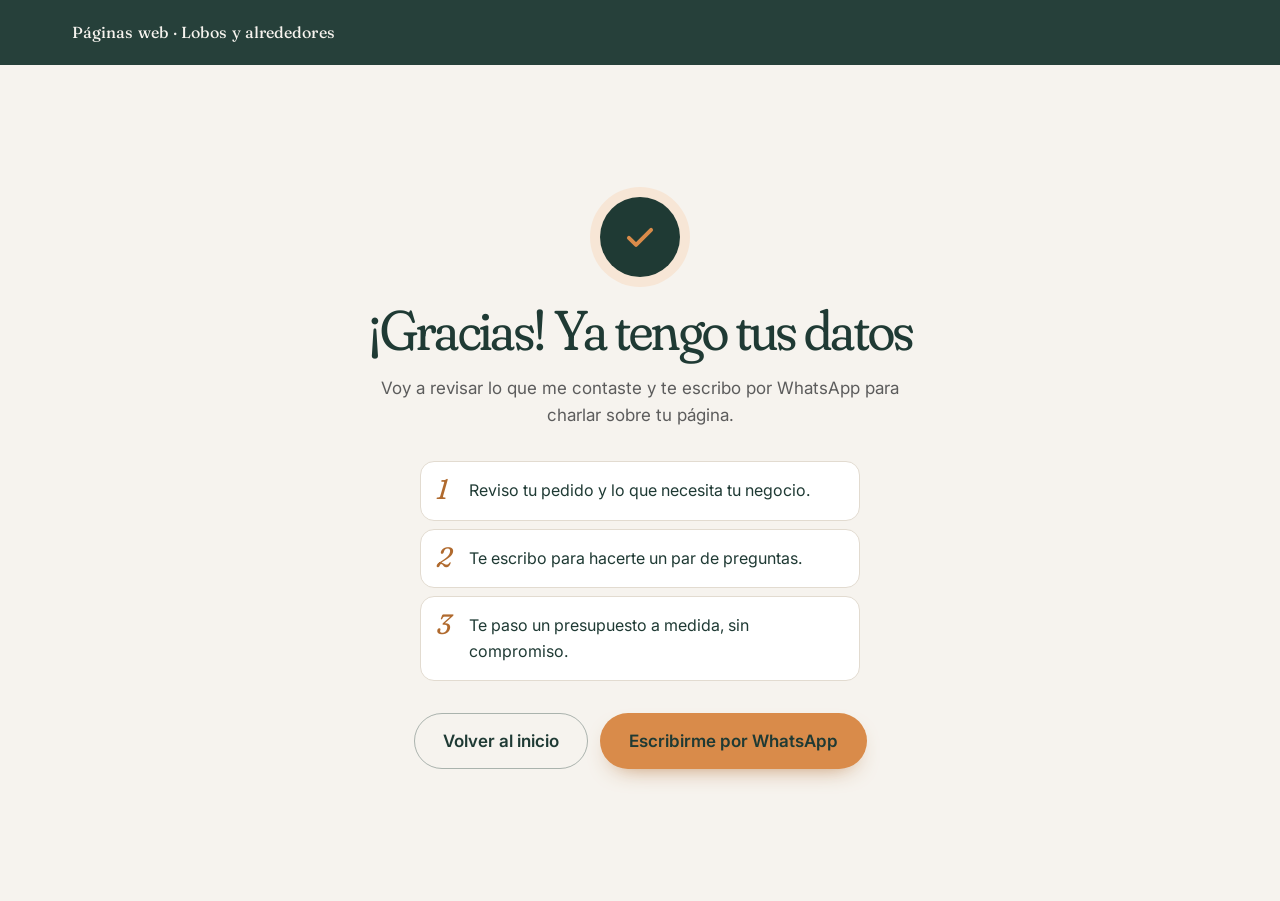
==== commit 6cc2fd1c: "Rediseño profesional: servicios, ejemplos de diseño, beneficios, proceso, formas de pago, preguntas " ====
--- a/gracias/index.html
+++ b/gracias/index.html
@@ -10,13 +10,18 @@
   <link rel="icon" href="data:image/svg+xml,%3Csvg xmlns='http://www.w3.org/2000/svg' viewBox='0 0 32 32'%3E%3Crect width='32' height='32' rx='8' fill='%231F3A34'/%3E%3Ccircle cx='16' cy='16' r='5' fill='%23D98B4A'/%3E%3C/svg%3E">
   <link rel="preconnect" href="https://fonts.googleapis.com">
   <link rel="preconnect" href="https://fonts.gstatic.com" crossorigin>
-  <link rel="stylesheet" href="https://fonts.googleapis.com/css2?family=Fraunces:ital,opsz,wght,SOFT@0,9..144,300..700,0..100;1,9..144,300..700,0..100&family=Inter:wght@400;500;600&display=swap">
+  <link rel="stylesheet" href="https://fonts.googleapis.com/css2?family=Fraunces:ital,opsz,wght,SOFT@0,9..144,300..600,0..100;1,9..144,300..500,0..100&family=Inter:wght@400;500;600&display=swap">
   <link rel="stylesheet" href="../styles.css">
+  <script>
+    if (window.matchMedia && !window.matchMedia("(prefers-reduced-motion: reduce)").matches) {
+      document.documentElement.classList.add("motion");
+    }
+  </script>
 </head>
 <body>
   <header class="site-header">
     <div class="container site-header__inner">
-      <a class="site-header__label" href="/" style="text-decoration:none">Páginas web <span aria-hidden="true">·</span> Lobos y alrededores</a>
+      <a class="site-header__label" href="/">Páginas web <span aria-hidden="true">·</span> Lobos y alrededores</a>
     </div>
   </header>
 
@@ -34,7 +39,10 @@
         <li><span class="block__num">3</span><span>Te paso un presupuesto a medida, sin compromiso.</span></li>
       </ol>
 
-      <a class="btn btn--ghost btn--lg" href="/">Volver al inicio</a>
+      <div class="thanks__actions">
+        <a class="btn btn--ghost btn--lg" href="/">Volver al inicio</a>
+        <a class="btn btn--primary btn--lg" href="https://wa.me/5492227534959" target="_blank" rel="noopener">Escribirme por WhatsApp</a>
+      </div>
     </div>
   </main>
 </body>
--- a/styles.css
+++ b/styles.css
@@ -1,23 +1,26 @@
 /* =========================================================
-   Landing · Páginas web · Lobos y alrededores
-   Mobile-first. Sin frameworks.
+   Páginas web · Lobos y alrededores
+   Mobile-first · HTML + CSS + JS sin frameworks
    ========================================================= */
 
 :root {
   /* Paleta */
   --verde: #1F3A34;
+  --verde-2: #344F45;
   --crema: #F6F3EE;
+  --blanco: #FFFFFF;
   --naranja: #D98B4A;
-  --blanco: #FFFFFF;
-  --gris: #777777;            /* bordes, detalles, texto grande */
-  --gris-texto: #5C5C5C;      /* texto chico secundario: #777 sobre crema no llega a 4.5:1 */
+  --gris: #777777;
 
   /* Derivados */
   --verde-90: #2A4A43;
   --verde-tinte: #E4EAE6;
+  --crema-2: #EFEAE2;
   --naranja-tinte: #F7E6D6;
-  --naranja-oscuro: #B86E30;
-  --borde: #DDD6CB;
+  --naranja-oscuro: #B06A2E;   /* naranja con contraste suficiente para texto */
+  --gris-texto: #5C5C5C;       /* #777 sobre crema no llega a 4.5:1 en texto chico */
+  --borde: #E2DBD0;
+  --borde-oscuro: rgba(246, 243, 238, .14);
   --error: #A33A2B;
 
   /* Tipografía */
@@ -25,32 +28,28 @@
   --font-body: "Inter", system-ui, -apple-system, "Segoe UI", Roboto, sans-serif;
 
   /* Espaciado */
-  --s-1: 4px;
-  --s-2: 8px;
-  --s-3: 12px;
-  --s-4: 16px;
-  --s-5: 24px;
-  --s-6: 32px;
-  --s-7: 48px;
-  --s-8: 64px;
-  --s-9: 96px;
-
+  --s-1: 4px;  --s-2: 8px;  --s-3: 12px; --s-4: 16px; --s-5: 24px;
+  --s-6: 32px; --s-7: 48px; --s-8: 64px; --s-9: 96px; --s-10: 128px;
+
+  /* Formas */
   --radius: 14px;
   --radius-lg: 22px;
-  --shadow-sm: 0 1px 2px rgba(31, 58, 52, .06), 0 2px 8px rgba(31, 58, 52, .05);
-  --shadow-md: 0 10px 30px -12px rgba(31, 58, 52, .25);
+  --radius-xl: 30px;
+  --shadow-sm: 0 1px 2px rgba(31, 58, 52, .06), 0 4px 14px -6px rgba(31, 58, 52, .12);
+  --shadow-md: 0 24px 48px -28px rgba(31, 58, 52, .45);
+  --shadow-lg: 0 40px 80px -40px rgba(20, 38, 34, .6);
 
   --ease: cubic-bezier(.2, .7, .2, 1);
-  --t-fast: 150ms;
-  --t-med: 260ms;
-}
-
-/* ---------- Reset base ---------- */
+  --t-fast: 160ms;
+  --t-med: 280ms;
+}
+
+/* ---------- Base ---------- */
 *, *::before, *::after { box-sizing: border-box; }
 html {
   -webkit-text-size-adjust: 100%;
   scroll-behavior: smooth;
-  scroll-padding-top: 72px;
+  scroll-padding-top: 80px;
 }
 body {
   margin: 0;
@@ -60,14 +59,30 @@
   font-size: 1rem;
   line-height: 1.6;
   -webkit-font-smoothing: antialiased;
+  text-rendering: optimizeLegibility;
   overflow-x: hidden;
 }
 img, svg { display: block; max-width: 100%; }
-h1, h2, h3 { margin: 0; font-family: var(--font-display); font-weight: 500; line-height: 1.1; letter-spacing: -.01em; }
-p { margin: 0; }
+h1, h2, h3 {
+  margin: 0;
+  font-family: var(--font-display);
+  font-weight: 400;
+  line-height: 1.1;
+  letter-spacing: -.015em;
+  font-variation-settings: "opsz" 144, "SOFT" 50;
+}
+p, ul, ol { margin: 0; }
 a { color: inherit; }
 button, input, textarea, select { font: inherit; color: inherit; }
+em { font-style: italic; }
 .hidden { display: none !important; }
+.sr-only {
+  position: absolute !important;
+  width: 1px; height: 1px;
+  padding: 0; margin: -1px;
+  overflow: hidden; clip: rect(0 0 0 0);
+  white-space: nowrap; border: 0;
+}
 
 :focus-visible {
   outline: 3px solid var(--naranja);
@@ -81,8 +96,9 @@
   top: -60px;
   z-index: 100;
   padding: var(--s-2) var(--s-4);
-  background: var(--verde);
-  color: var(--blanco);
+  background: var(--naranja);
+  color: var(--verde);
+  font-weight: 600;
   border-radius: 8px;
   text-decoration: none;
   transition: top var(--t-fast);
@@ -91,64 +107,112 @@
 
 .container {
   width: 100%;
-  max-width: 1120px;
+  max-width: 1200px;
   margin: 0 auto;
   padding: 0 var(--s-4);
 }
-.container--narrow { max-width: 760px; }
-
-/* ---------- Header ---------- */
+.container--narrow { max-width: 780px; }
+
+.icon-phone { stroke-width: 4.2; }
+.icon-dot { fill: currentColor; stroke: none; }
+
+/* =========================================================
+   Botones
+   ========================================================= */
+.btn {
+  display: inline-flex;
+  align-items: center;
+  justify-content: center;
+  gap: 10px;
+  min-height: 48px;
+  padding: 12px 22px;
+  border: 1.5px solid transparent;
+  border-radius: 999px;
+  font-weight: 600;
+  font-size: 1rem;
+  line-height: 1.2;
+  text-decoration: none;
+  cursor: pointer;
+  -webkit-tap-highlight-color: transparent;
+  transition: transform var(--t-fast) var(--ease), background var(--t-fast), color var(--t-fast),
+              border-color var(--t-fast), box-shadow var(--t-med) var(--ease);
+}
+.btn svg {
+  width: 20px; height: 20px; flex-shrink: 0;
+  fill: none; stroke: currentColor; stroke-width: 2; stroke-linecap: round; stroke-linejoin: round;
+  transition: transform var(--t-med) var(--ease);
+}
+.btn:active { transform: scale(.97); }
+.btn--lg { min-height: 56px; padding: 16px 28px; font-size: 1.0625rem; }
+.btn--block { width: 100%; }
+.btn--primary {
+  background: var(--naranja);
+  color: var(--verde);              /* verde sobre naranja: ~4.8:1 */
+  box-shadow: 0 10px 24px -14px rgba(176, 106, 46, .9);
+}
+.btn--ghost {
+  background: transparent;
+  color: var(--verde);
+  border-color: rgba(31, 58, 52, .35);
+}
+.btn--light {
+  background: transparent;
+  color: var(--crema);
+  border-color: rgba(246, 243, 238, .45);
+}
+@media (hover: hover) {
+  .btn--primary:hover { background: #E2985A; box-shadow: 0 16px 30px -16px rgba(176, 106, 46, 1); transform: translateY(-1px); }
+  .btn--primary:hover svg { transform: translateX(3px); }
+  .btn--ghost:hover { background: var(--verde); border-color: var(--verde); color: var(--crema); }
+  .btn--light:hover { background: var(--crema); border-color: var(--crema); color: var(--verde); }
+}
+
+/* =========================================================
+   Barra superior (verde, se esconde al bajar)
+   ========================================================= */
 .site-header {
   position: sticky;
   top: 0;
   z-index: 50;
-  background: rgba(246, 243, 238, .9);
-  -webkit-backdrop-filter: saturate(1.4) blur(10px);
-  backdrop-filter: saturate(1.4) blur(10px);
+  background: rgba(31, 58, 52, .97);
+  color: var(--crema);
   border-bottom: 1px solid transparent;
+  -webkit-backdrop-filter: saturate(1.3) blur(10px);
+  backdrop-filter: saturate(1.3) blur(10px);
   transition: transform 320ms var(--ease), border-color var(--t-med), box-shadow var(--t-med);
   will-change: transform;
 }
-.site-header.is-scrolled {
-  border-bottom-color: var(--borde);
-}
-/* Se esconde al bajar y vuelve al subir (lo maneja script.js) */
-.site-header.is-hidden {
-  transform: translateY(-100%);
-  box-shadow: none;
-}
-.site-header.is-scrolled:not(.is-hidden) {
-  box-shadow: 0 6px 20px -14px rgba(31, 58, 52, .45);
-}
+.site-header.is-scrolled { border-bottom-color: var(--borde-oscuro); }
+.site-header.is-hidden { transform: translateY(-100%); }
+.site-header.is-scrolled:not(.is-hidden) { box-shadow: 0 10px 28px -18px rgba(0, 0, 0, .6); }
 .site-header__inner {
   display: flex;
   align-items: center;
   justify-content: space-between;
   gap: var(--s-3);
-  min-height: 60px;
+  min-height: 64px;
 }
 .site-header__label {
+  min-width: 0;
   font-family: var(--font-display);
   font-size: .9375rem;
+  font-weight: 450;
+  line-height: 1.25;
+  letter-spacing: .005em;
+  text-decoration: none;
+  color: var(--crema);
+  display: inline-block;
+  padding: 13px 0;      /* área de toque de 44px sin romper los espacios del texto */
+}
+.site-nav { display: none; }
+.site-nav a {
+  position: relative;
+  padding: 10px 2px;
+  font-size: .9375rem;
   font-weight: 500;
-  letter-spacing: .01em;
-  line-height: 1.25;
   text-decoration: none;
-  min-width: 0;
-}
-
-/* Navegación de escritorio */
-.site-nav { display: none; }
-.site-nav a,
-.mobile-menu nav > a {
-  text-decoration: none;
-  font-weight: 500;
-  position: relative;
-}
-.site-nav a {
-  font-size: .9375rem;
-  padding: 10px 2px;
-  color: var(--verde-90);
+  color: rgba(246, 243, 238, .78);
+  transition: color var(--t-fast);
 }
 .site-nav a::after {
   content: "";
@@ -161,43 +225,49 @@
   transform-origin: left;
   transition: transform var(--t-med) var(--ease);
 }
+.site-nav a:hover,
+.site-nav a[aria-current="true"] { color: var(--crema); }
 .site-nav a:hover::after,
 .site-nav a[aria-current="true"]::after { transform: scaleX(1); }
-.site-nav a[aria-current="true"] { color: var(--verde); }
-
-.site-header__actions {
-  display: flex;
-  align-items: center;
-  gap: 6px;
-  flex-shrink: 0;
-}
-
-/* Íconos de WhatsApp e Instagram */
+
+.site-header__actions { display: flex; align-items: center; gap: 6px; flex-shrink: 0; }
 .icon-link {
   display: inline-grid;
   place-items: center;
   width: 44px; height: 44px;
   border-radius: 50%;
-  color: var(--verde);
+  color: var(--crema);
   transition: background var(--t-fast), color var(--t-fast);
 }
-.icon-link:hover { background: var(--verde); color: var(--crema); }
+.icon-link:hover { background: var(--crema); color: var(--verde); }
 .icon-link--ig { display: none; }
-.icon-link svg,
-.contact-chip svg {
+.icon-link svg, .contact-chip svg, .footer-contact svg {
   width: 22px; height: 22px;
   fill: none; stroke: currentColor; stroke-width: 1.8; stroke-linecap: round; stroke-linejoin: round;
 }
-.icon-phone { stroke-width: 4.2; }
-.icon-dot { fill: currentColor; stroke: none; }
-
-/* Botón de menú (móvil) */
+.site-header__cta {
+  display: none;
+  align-items: center;
+  min-height: 44px;
+  margin-left: 4px;
+  padding: 10px 18px;
+  border-radius: 999px;
+  background: var(--naranja);
+  color: var(--verde);
+  font-size: .9375rem;
+  font-weight: 600;
+  text-decoration: none;
+  transition: background var(--t-fast), transform var(--t-fast) var(--ease);
+}
+.site-header__cta:hover { background: #E2985A; }
+.site-header__cta:active { transform: scale(.97); }
+
 .menu-toggle {
   display: inline-grid;
   place-items: center;
   width: 44px; height: 44px;
   padding: 0;
-  border: 1.5px solid var(--verde);
+  border: 1.5px solid rgba(246, 243, 238, .55);
   border-radius: 50%;
   background: transparent;
   cursor: pointer;
@@ -209,8 +279,8 @@
   display: block;
   width: 18px; height: 2px;
   border-radius: 2px;
-  background: var(--verde);
-  transition: transform var(--t-med) var(--ease), opacity var(--t-fast);
+  background: var(--crema);
+  transition: transform var(--t-med) var(--ease), background var(--t-fast);
 }
 .menu-toggle__bars { position: relative; }
 .menu-toggle__bars::before,
@@ -221,33 +291,25 @@
 .menu-toggle[aria-expanded="true"] .menu-toggle__bars::before { transform: translateY(6px) rotate(45deg); }
 .menu-toggle[aria-expanded="true"] .menu-toggle__bars::after { transform: translateY(-6px) rotate(-45deg); }
 
-/* Menú desplegable (móvil) */
 .mobile-menu {
-  border-top: 1px solid var(--borde);
-  background: var(--crema);
+  background: var(--verde);
+  border-top: 1px solid var(--borde-oscuro);
   animation: menu-in 220ms var(--ease);
 }
 .mobile-menu[hidden] { display: none; }
-.mobile-menu nav {
-  display: grid;
-  padding-top: var(--s-2);
-  padding-bottom: var(--s-5);
-}
+.mobile-menu nav { display: grid; padding-top: var(--s-2); padding-bottom: var(--s-5); }
 .mobile-menu nav > a {
   display: flex;
   align-items: center;
   min-height: 52px;
+  border-bottom: 1px solid var(--borde-oscuro);
   font-family: var(--font-display);
   font-size: 1.25rem;
-  border-bottom: 1px solid var(--borde);
-}
-.mobile-menu nav > a[aria-current="true"] { color: var(--naranja-oscuro); }
-.mobile-menu__contact {
-  display: flex;
-  flex-wrap: wrap;
-  gap: var(--s-2);
-  margin-top: var(--s-5);
-}
+  text-decoration: none;
+  color: var(--crema);
+}
+.mobile-menu nav > a[aria-current="true"] { color: var(--naranja); }
+.mobile-menu__contact { display: flex; flex-wrap: wrap; gap: var(--s-2); margin-top: var(--s-5); }
 @keyframes menu-in { from { opacity: 0; transform: translateY(-6px); } to { opacity: 1; transform: none; } }
 
 .contact-chip {
@@ -257,363 +319,509 @@
   min-height: 44px;
   padding: 8px 16px 8px 12px;
   border-radius: 999px;
-  border: 1.5px solid var(--borde);
   background: var(--blanco);
-  font-family: var(--font-body);
+  color: var(--verde);
   font-size: .9375rem;
   font-weight: 600;
   text-decoration: none;
-  transition: border-color var(--t-fast), background var(--t-fast), color var(--t-fast);
-}
-.contact-chip:hover { border-color: var(--verde); background: var(--verde); color: var(--crema); }
-
-.footer-contact {
-  display: flex;
-  flex-wrap: wrap;
-  justify-content: center;
-  gap: var(--s-2);
-  margin: var(--s-4) 0 var(--s-3);
-}
-.site-header__cta {
-  display: none;
-  font-size: .9375rem;
-  font-weight: 600;
-  text-decoration: none;
-  padding: 10px 16px;
-  min-height: 44px;
-  align-items: center;
-  border-radius: 999px;
-  border: 1.5px solid var(--verde);
-  transition: background var(--t-fast), color var(--t-fast);
-}
-.site-header__cta:hover { background: var(--verde); color: var(--crema); }
-
-/* ---------- Tipos comunes ---------- */
-
-
-/* ---------- Botones ---------- */
-.btn {
+}
+
+/* =========================================================
+   Secciones: tipografía común
+   ========================================================= */
+.section { padding: var(--s-9) 0; }
+.section__head { max-width: 44rem; margin-bottom: var(--s-7); }
+.section__head--center { margin-left: auto; margin-right: auto; text-align: center; }
+.section__head--center .section__lead { margin-left: auto; margin-right: auto; }
+.section__kicker {
   display: inline-flex;
   align-items: center;
-  justify-content: center;
-  gap: var(--s-2);
-  min-height: 48px;
-  padding: 12px 22px;
-  border: 0;
-  border-radius: 999px;
+  gap: 10px;
+  margin-bottom: var(--s-4);
+  font-size: .875rem;
   font-weight: 600;
-  font-size: 1rem;
-  line-height: 1.2;
-  text-decoration: none;
-  cursor: pointer;
-  -webkit-tap-highlight-color: transparent;
-  transition: transform var(--t-fast) var(--ease), background var(--t-fast), box-shadow var(--t-med);
-}
-.btn svg { width: 20px; height: 20px; fill: none; stroke: currentColor; stroke-width: 2; stroke-linecap: round; stroke-linejoin: round; }
-.btn:active { transform: scale(.98); }
-.btn--primary {
-  background: var(--naranja);
-  color: var(--verde);              /* verde sobre naranja: ~4.8:1 */
-  box-shadow: 0 6px 18px -8px rgba(217, 139, 74, .9);
-}
-.btn--primary:hover { background: #E09659; box-shadow: 0 10px 24px -10px rgba(217, 139, 74, 1); }
-.btn--lg { min-height: 56px; padding: 16px 28px; font-size: 1.0625rem; }
-.btn--block { width: 100%; }
-
-/* ---------- Hero ---------- */
-.hero {
-  padding: var(--s-6) 0 var(--s-8);
-  overflow: hidden; /* el celular inclinado no genera scroll horizontal */
-}
-.hero__grid {
-  display: grid;
-  gap: var(--s-7);
-}
-.hero__title {
-  font-size: clamp(2.625rem, 11.5vw, 5.25rem);
+  letter-spacing: .02em;
+  color: var(--naranja-oscuro);
+}
+.section__kicker::before { content: ""; width: 24px; height: 1.5px; background: currentColor; }
+.section__kicker--light { color: var(--naranja); }
+.section__title {
+  font-size: clamp(2.125rem, 7.5vw, 3.5rem);
   font-weight: 380;
-  line-height: .98;
-  letter-spacing: -.035em;
+  line-height: 1.04;
+  letter-spacing: -.03em;
   font-variation-settings: "opsz" 144, "SOFT" 100;
   text-wrap: balance;
-  max-width: 11ch;
+}
+.section__lead {
+  margin-top: var(--s-4);
+  max-width: 48ch;
+  font-size: 1.0625rem;
+  line-height: 1.6;
+  color: var(--gris-texto);
+  text-wrap: pretty;
+}
+
+/* =========================================================
+   Hero
+   ========================================================= */
+.hero {
+  position: relative;
+  padding: var(--s-7) 0 var(--s-8);
+  overflow: hidden;
+}
+.hero::before { /* trama de puntos sutil */
+  content: "";
+  position: absolute;
+  inset: 0 0 auto auto;
+  width: min(70vw, 760px);
+  height: 100%;
+  background-image: radial-gradient(rgba(31, 58, 52, .16) 1.2px, transparent 1.4px);
+  background-size: 18px 18px;
+  -webkit-mask-image: radial-gradient(ellipse at 70% 45%, #000 20%, transparent 70%);
+  mask-image: radial-gradient(ellipse at 70% 45%, #000 20%, transparent 70%);
+  pointer-events: none;
+}
+.hero__grid { position: relative; display: grid; gap: var(--s-8); align-items: center; }
+.hero__kicker {
+  display: inline-flex;
+  align-items: center;
+  gap: 10px;
+  padding: 7px 14px 7px 10px;
+  border: 1px solid var(--borde);
+  border-radius: 999px;
+  background: rgba(255, 255, 255, .6);
+  font-size: .875rem;
+  font-weight: 500;
+  color: var(--verde-2);
+}
+.hero__kicker::before {
+  content: "";
+  width: 8px; height: 8px;
+  border-radius: 50%;
+  background: var(--naranja);
+  box-shadow: 0 0 0 4px rgba(217, 139, 74, .2);
+}
+.hero__title {
+  margin-top: var(--s-5);
+  font-size: clamp(2.625rem, 11vw, 5rem);
+  font-weight: 360;
+  line-height: .98;
+  letter-spacing: -.04em;
+  font-variation-settings: "opsz" 144, "SOFT" 100;
+  text-wrap: balance;
+  max-width: 13ch;
 }
 .hero__lead {
   margin-top: var(--s-5);
+  max-width: 40ch;
   font-size: 1.125rem;
-  line-height: 1.55;
-  max-width: 36ch;
+  line-height: 1.6;
   color: var(--verde-90);
 }
-
-.tags {
-  list-style: none;
-  margin: var(--s-6) 0;
-  padding: 0;
+.hero__actions { display: grid; gap: var(--s-3); margin-top: var(--s-6); }
+.hero__note { margin-top: var(--s-4); font-size: .875rem; color: var(--gris-texto); }
+
+/* Dispositivos */
+.hero__visual { position: relative; }
+.devices { position: relative; margin: 0 auto; max-width: 640px; padding: 0 0 var(--s-6); }
+.device__screen { position: relative; overflow: hidden; background: var(--blanco); }
+.device--laptop {
+  position: relative;
+  width: 82%;
+  margin-left: auto;
+  padding: 10px 10px 0;
+  border-radius: 18px 18px 6px 6px;
+  background: #1A2F2A;
+  box-shadow: var(--shadow-lg);
+}
+.device--laptop .device__screen { border-radius: 8px 8px 0 0; aspect-ratio: 16 / 10.5; }
+.device__base {
+  position: relative;
+  height: 14px;
+  margin: 0 -7%;
+  border-radius: 0 0 16px 16px;
+  background: linear-gradient(#2A443D, #172B26);
+}
+.device__base::before {
+  content: "";
+  position: absolute;
+  left: 50%; top: 0;
+  width: 16%; height: 5px;
+  transform: translateX(-50%);
+  border-radius: 0 0 6px 6px;
+  background: #0F201C;
+}
+.device--phone {
+  position: absolute;
+  left: 0; bottom: 0;
+  width: 29%;
+  max-width: 180px;
+  padding: 7px;
+  border-radius: 30px;
+  background: #1A2F2A;
+  box-shadow: var(--shadow-lg);
+}
+.device--phone .device__screen { border-radius: 24px; aspect-ratio: 9 / 19; }
+.devices__caption {
+  position: absolute;
+  right: 0; bottom: 0;
+  font-size: .75rem;
+  font-weight: 500;
+  color: var(--gris-texto);
+}
+
+.browser {
   display: flex;
-  flex-wrap: wrap;
-  gap: var(--s-2);
-}
-.tag {
-  display: inline-flex;
   align-items: center;
-  gap: var(--s-2);
-  padding: 8px 14px 8px 10px;
+  gap: 5px;
+  height: 26px;
+  padding: 0 10px;
+  background: #EEEAE3;
+  border-bottom: 1px solid var(--borde);
+}
+.browser i { width: 7px; height: 7px; border-radius: 50%; background: #D3CCC1; }
+.browser span {
+  margin-left: 8px;
+  flex: 1;
+  max-width: 60%;
+  padding: 2px 10px;
+  border-radius: 999px;
+  background: var(--blanco);
+  font-size: .625rem;
+  color: var(--gris-texto);
+  white-space: nowrap;
+  overflow: hidden;
+  text-overflow: ellipsis;
+}
+
+/* =========================================================
+   Conceptos de diseño dibujados con CSS (no son clientes reales).
+   Se escalan con font-size para entrar en cualquier marco.
+   ========================================================= */
+.concept {
+  --c-bg: #FBF7F1; --c-ink: #2B2420; --c-accent: #C2703D; --c-soft: #EFE3D3;
+  height: 100%;
+  display: flex;
+  flex-direction: column;
+  gap: 1em;
+  padding: 1.1em;
+  background: var(--c-bg);
+  color: var(--c-ink);
+  font-size: 10px;
+  line-height: 1.25;
+}
+.concept__nav { display: flex; align-items: center; justify-content: space-between; }
+.concept__logo { font-family: var(--font-display); font-size: 1.3em; font-weight: 500; }
+.concept__links { display: flex; gap: .6em; }
+.concept__links i { width: 2.2em; height: .45em; border-radius: 1em; background: currentColor; opacity: .25; }
+.concept__hero {
+  display: grid;
+  gap: .6em;
+  padding: 1.4em;
+  border-radius: 1em;
+  background: var(--c-ink);
+  color: var(--c-bg);
+}
+.concept__tag { font-size: .8em; font-weight: 600; color: var(--c-accent); }
+.concept__title { font-family: var(--font-display); font-size: 1.9em; line-height: 1.05; font-weight: 400; max-width: 12em; }
+.concept__btn {
+  justify-self: start;
+  padding: .55em 1.1em;
+  border-radius: 2em;
+  background: var(--c-accent);
+  color: var(--c-ink);
+  font-size: .85em;
+  font-weight: 600;
+}
+.concept__row { display: grid; gap: .6em; }
+.concept__row--2 { grid-template-columns: 1fr 1fr; }
+.concept__row--3 { grid-template-columns: repeat(3, 1fr); }
+.concept__row span { aspect-ratio: 4 / 3; border-radius: .7em; background: var(--c-soft); }
+.concept__row span:nth-child(2) { background: color-mix(in srgb, var(--c-accent) 35%, var(--c-soft)); }
+.concept__cal {
+  display: flex; align-items: center; justify-content: space-between; gap: 1em;
+  padding: .8em 1em;
+  border-radius: .7em;
+  background: var(--blanco);
+  border: 1px solid var(--c-soft);
+}
+.concept__cal b { font-size: .9em; }
+.concept__days { display: grid; grid-template-columns: repeat(7, 1.1em); gap: .35em; }
+.concept__days i { width: 1.1em; height: 1.1em; border-radius: .3em; background: var(--c-soft); }
+.concept__days i.x { background: var(--c-accent); }
+.concept__menu { list-style: none; padding: 0; display: grid; gap: .5em; }
+.concept__menu li {
+  display: flex; align-items: center; justify-content: space-between;
+  padding: .75em .9em;
+  border-radius: .7em;
+  background: var(--blanco);
+  font-weight: 600;
+  font-size: 1.05em;
+}
+.concept__menu b { width: 2.6em; height: .55em; border-radius: 1em; background: var(--c-accent); opacity: .55; }
+.concept__wa {
+  margin-top: auto;
+  padding: .8em;
+  border-radius: 2em;
+  background: #2F6B4F;
+  color: #fff;
+  text-align: center;
+  font-weight: 600;
+}
+.concept__booking { display: grid; grid-template-columns: 1fr 1fr; gap: .5em; }
+.concept__booking span {
+  display: grid; gap: .2em;
+  padding: .7em .9em;
+  border-radius: .7em;
+  background: var(--blanco);
+  font-size: .85em;
+  color: color-mix(in srgb, var(--c-ink) 65%, transparent);
+}
+.concept__booking b { font-size: 1.35em; color: var(--c-ink); }
+.concept__slots { display: grid; gap: .5em; }
+.concept__slots span {
+  padding: .8em 1em;
+  border-radius: .7em;
+  border: 1px solid var(--c-soft);
+  background: var(--blanco);
+  font-weight: 600;
+}
+.concept__slots .is-on { background: var(--c-accent); border-color: var(--c-accent); color: #fff; }
+
+.concept--quinta { --c-bg: #F4F1EA; --c-ink: #24382F; --c-accent: #C9A15A; --c-soft: #E3DDCF; }
+.concept--panaderia { --c-bg: #FBF5EC; --c-ink: #3A2A20; --c-accent: #D98B4A; --c-soft: #F1E2CF; }
+.concept--resto { --c-bg: #F7F2EE; --c-ink: #2E1E1E; --c-accent: #B5523B; --c-soft: #EADBD3; }
+.concept--pro { --c-bg: #F3F5F6; --c-ink: #1E2B3A; --c-accent: #3F6E8C; --c-soft: #DCE4EA; }
+
+.device--laptop .concept { font-size: clamp(6.5px, 1.25vw, 10px); padding-left: 19%; }
+.device--laptop .browser span { margin-left: 19%; }
+.device--phone .concept { font-size: clamp(5.5px, 1.05vw, 8.5px); padding: 1.6em 1em 1em; }
+.device--phone .concept__links { display: none; }
+
+/* =========================================================
+   Servicios
+   ========================================================= */
+.section--services { background: var(--crema); }
+.services { list-style: none; padding: 0; display: grid; gap: var(--s-3); }
+.service {
+  position: relative;
+  display: flex;
+  flex-direction: column;
+  gap: var(--s-3);
+  padding: var(--s-6) var(--s-5);
+  border-radius: var(--radius-lg);
   background: var(--blanco);
   border: 1px solid var(--borde);
+  transition: transform var(--t-med) var(--ease), box-shadow var(--t-med) var(--ease), border-color var(--t-med);
+}
+.service__icon {
+  display: grid; place-items: center;
+  width: 48px; height: 48px;
+  margin-bottom: var(--s-2);
+  border-radius: 14px;
+  background: var(--verde);
+  color: var(--naranja);
+  transition: transform var(--t-med) var(--ease);
+}
+.service__icon svg, .benefit__icon svg {
+  width: 24px; height: 24px;
+  fill: none; stroke: currentColor; stroke-width: 1.7; stroke-linecap: round; stroke-linejoin: round;
+}
+.service__title {
+  font-size: 1.5rem;
+  font-weight: 420;
+  line-height: 1.15;
+  font-variation-settings: "opsz" 72, "SOFT" 100;
+}
+.service p { color: var(--gris-texto); }
+.service .service__example {
+  margin-top: auto;
+  padding-top: var(--s-4);
+  border-top: 1px dashed var(--borde);
+  font-size: .9375rem;
+  color: var(--verde-90);
+}
+.service__example span {
+  display: block;
+  margin-bottom: 2px;
+  font-size: .8125rem;
+  font-weight: 600;
+  color: var(--naranja-oscuro);
+}
+@media (hover: hover) {
+  .service:hover { transform: translateY(-4px); box-shadow: var(--shadow-md); border-color: transparent; }
+  .service:hover .service__icon { transform: rotate(-6deg) scale(1.05); }
+}
+
+/* =========================================================
+   Ejemplos (conceptos)
+   ========================================================= */
+.section--work { background: var(--verde); color: var(--crema); }
+.section--work .section__lead { color: rgba(246, 243, 238, .75); }
+.work { display: grid; gap: var(--s-4); }
+.work__item {
+  display: grid;
+  gap: var(--s-5);
+  padding: var(--s-4);
+  border-radius: var(--radius-xl);
+  background: var(--verde-2);
+  border: 1px solid var(--borde-oscuro);
+  transition: transform var(--t-med) var(--ease), border-color var(--t-med);
+}
+@media (hover: hover) {
+  .work__item:hover { transform: translateY(-4px); border-color: rgba(217, 139, 74, .5); }
+}
+.work__shot {
+  overflow: hidden;
+  border-radius: var(--radius-lg);
+  background: var(--blanco);
+  box-shadow: var(--shadow-lg);
+}
+.work__shot .concept { font-size: clamp(7px, 2.6vw, 11px); height: auto; min-height: 100%; }
+.work__shot--phone {
+  width: min(64%, 240px);
+  margin: var(--s-3) auto 0;
+  padding: 7px;
+  border-radius: 30px;
+  background: #142824;
+}
+.work__shot--phone .concept { border-radius: 24px; aspect-ratio: 9 / 16; padding: 1.6em 1em 1em; font-size: clamp(7px, 2.3vw, 9px); }
+.work__shot--phone .concept__links { display: none; }
+.work__info { display: grid; gap: var(--s-3); padding: 0 var(--s-2) var(--s-3); }
+.work__badge {
+  justify-self: start;
+  padding: 4px 12px;
   border-radius: 999px;
-  font-size: .9375rem;
-  font-weight: 500;
-}
-.tag svg {
-  width: 18px; height: 18px;
-  fill: none; stroke: var(--naranja-oscuro); stroke-width: 1.8; stroke-linecap: round; stroke-linejoin: round;
-  flex-shrink: 0;
-}
-
-.hero__cta .btn--primary { width: 100%; }
-.hero__note {
-  margin-top: var(--s-3);
+  border: 1px solid rgba(217, 139, 74, .55);
+  font-size: .8125rem;
+  font-weight: 600;
+  color: var(--naranja);
+}
+.work__title { font-size: 1.75rem; font-weight: 400; font-variation-settings: "opsz" 96, "SOFT" 100; }
+.work__info > p:not(.work__badge) { color: rgba(246, 243, 238, .78); }
+.work__features { list-style: none; padding: 0; display: flex; flex-wrap: wrap; gap: 6px; }
+.work__features li {
+  padding: 5px 12px;
+  border-radius: 999px;
+  background: rgba(246, 243, 238, .08);
   font-size: .875rem;
-  color: var(--gris-texto);
-  text-align: center;
-}
-
-/* Ilustración: búsqueda en el celular */
-.hero__visual {
+  color: rgba(246, 243, 238, .9);
+}
+.work__item--next {
+  align-content: center;
+  justify-items: start;
+  gap: var(--s-4);
+  padding: var(--s-7) var(--s-5);
+  background: transparent;
+  border: 1.5px dashed rgba(246, 243, 238, .3);
+}
+.work__next-kicker { font-size: .875rem; font-weight: 600; color: var(--naranja); }
+.work__next-title {
+  font-size: clamp(1.75rem, 6vw, 2.5rem);
+  font-weight: 380;
+  font-style: italic;
+  line-height: 1.05;
+  font-variation-settings: "opsz" 144, "SOFT" 100;
+}
+.work__item--next > p:not(.work__next-kicker) { color: rgba(246, 243, 238, .78); }
+
+/* =========================================================
+   Beneficios
+   ========================================================= */
+.section--benefits { background: var(--blanco); padding: var(--s-8) 0; border-bottom: 1px solid var(--borde); }
+.benefits { list-style: none; padding: 0; display: grid; gap: var(--s-6); }
+.benefit { display: grid; gap: var(--s-3); }
+.benefit__icon {
+  display: grid; place-items: center;
+  width: 52px; height: 52px;
+  border-radius: 50%;
+  background: var(--naranja-tinte);
+  color: var(--naranja-oscuro);
+}
+.benefit__title { font-size: 1.5rem; font-weight: 420; font-variation-settings: "opsz" 72, "SOFT" 100; }
+.benefit p { color: var(--gris-texto); max-width: 36ch; }
+
+/* =========================================================
+   Proceso: línea de progreso que se llena al bajar
+   ========================================================= */
+.section--process { background: var(--crema); }
+.steps {
+  --progress: 1;
   position: relative;
+  list-style: none;
+  padding: 0;
+  display: grid;
+  gap: var(--s-6);
+}
+.steps::before, .steps::after {
+  content: "";
+  position: absolute;
+  left: 23px; top: 24px; bottom: 24px;
+  width: 2px;
+  border-radius: 2px;
+}
+.steps::before { background: var(--borde); }
+.steps::after { background: var(--naranja); transform-origin: top; transform: scaleY(var(--progress)); }
+.step {
+  position: relative;
+  display: grid;
+  grid-template-columns: 48px 1fr;
+  column-gap: var(--s-4);
+  row-gap: 4px;
+}
+.step__num {
+  grid-row: span 2;
+  position: relative; z-index: 1;
+  display: grid; place-items: center;
+  width: 48px; height: 48px;
+  border-radius: 50%;
+  background: var(--verde);
+  color: var(--naranja);
+  font-family: var(--font-display);
+  font-style: italic;
+  font-size: 1.375rem;
+  line-height: 1;
+  box-shadow: 0 0 0 6px var(--crema);
+}
+.step__title { margin-top: 10px; font-size: 1.375rem; font-weight: 450; font-variation-settings: "opsz" 48, "SOFT" 100; }
+.step p { color: var(--verde-90); max-width: 42ch; }
+
+/* =========================================================
+   Formas de pago
+   ========================================================= */
+.section--plans { background: var(--blanco); }
+.plans { display: grid; gap: var(--s-4); max-width: 980px; margin: 0 auto; }
+.plan {
   display: flex;
-  justify-content: center;
-  padding: var(--s-4) 0 var(--s-2);
-}
-.finder {
-  position: relative;
-  width: min(calc(100% - 24px), 360px);
-  padding: 18px 16px 22px;
-  background: var(--blanco);
-  border: 1px solid var(--borde);
-  border-radius: 34px;
-  box-shadow:
-    0 0 0 8px var(--verde),
-    0 30px 60px -30px rgba(31, 58, 52, .55);
-  transform: rotate(-2deg);
-}
-.finder::before { /* parlante del celular */
-  content: "";
-  display: block;
-  width: 56px; height: 5px;
-  margin: 0 auto 16px;
-  border-radius: 3px;
-  background: var(--borde);
-}
-.finder__search {
-  display: flex;
-  align-items: center;
-  gap: 10px;
-  height: 46px;
-  padding: 0 16px;
-  border-radius: 999px;
+  flex-direction: column;
+  padding: var(--s-6) var(--s-5);
+  border-radius: var(--radius-xl);
   background: var(--crema);
   border: 1px solid var(--borde);
-  font-size: .9375rem;
-  color: var(--verde);
-}
-.finder__search svg {
-  width: 18px; height: 18px; flex-shrink: 0;
-  fill: none; stroke: var(--gris); stroke-width: 2; stroke-linecap: round;
-}
-.finder__query { white-space: nowrap; overflow: hidden; }
-.finder__caret {
-  width: 1.5px; height: 18px;
-  margin-left: -8px;
-  background: var(--naranja-oscuro);
-  opacity: 0;
-}
-
-.finder__result {
-  margin-top: 16px;
-  padding: 14px;
-  border-radius: 18px;
-  background: var(--blanco);
-  border: 1.5px solid var(--naranja);
-  box-shadow: 0 14px 30px -18px rgba(184, 110, 48, .55);
-  display: grid;
-  grid-template-columns: 64px 1fr;
-  gap: 12px 14px;
-}
-.finder__thumb {
-  grid-row: span 1;
-  display: grid;
-  grid-template-columns: 1fr 1fr;
-  grid-template-rows: 1fr 1fr;
-  gap: 3px;
-  width: 64px; height: 64px;
-  border-radius: 12px;
-  overflow: hidden;
-}
-.finder__thumb span { background: var(--naranja-tinte); }
-.finder__thumb span:first-child { grid-row: span 2; background: var(--verde); }
-.finder__thumb span:last-child { background: var(--verde-tinte); }
-.finder__name {
-  font-family: var(--font-display);
-  font-size: 1.375rem;
-  line-height: 1.1;
-  font-variation-settings: "opsz" 48, "SOFT" 100;
-}
-.finder__url { font-size: .8125rem; color: var(--gris-texto); margin-top: 2px; }
-.finder__open {
-  display: flex; align-items: center; gap: 6px;
-  margin-top: 6px;
-  font-size: .8125rem;
-  font-weight: 600;
-  color: #2F6B4F;
-}
-.finder__dot { width: 7px; height: 7px; border-radius: 50%; background: #3C8A65; }
-.finder__actions {
-  grid-column: 1 / -1;
-  display: grid;
-  grid-template-columns: 1fr 1fr 1.25fr;
-  gap: 6px;
-}
-.finder__actions span {
-  display: flex; align-items: center; justify-content: center; gap: 5px;
-  height: 36px;
-  border-radius: 999px;
-  border: 1.5px solid var(--verde);
-  font-size: .75rem;
-  font-weight: 600;
-  white-space: nowrap;
-}
-.finder__actions .finder__wa { background: var(--verde); color: var(--crema); }
-.finder__wa svg { width: 14px; height: 14px; fill: none; stroke: currentColor; stroke-width: 2; stroke-linejoin: round; }
-
-.finder__ghost {
-  display: grid;
-  gap: 7px;
-  margin: 16px 6px 0;
-  opacity: .6;
-}
-.finder__ghost span { height: 9px; border-radius: 5px; background: #ECE7DF; }
-.finder__ghost span:last-child { width: 62%; }
-
-/* El único momento animado: se escribe la búsqueda y aparece tu negocio */
-.finder.is-animating .finder__caret { animation: caret 0.9s steps(1) 3; }
-.finder.is-animating .finder__result { animation: result-in 700ms var(--ease) both; animation-delay: var(--result-delay, 1.6s); }
-.finder.is-animating .finder__ghost { animation: ghost-in 600ms var(--ease) both; animation-delay: calc(var(--result-delay, 1.6s) + 250ms); }
-.finder.is-waiting .finder__result,
-.finder.is-waiting .finder__ghost { opacity: 0; }
-@keyframes caret { 0% { opacity: 1; } 50% { opacity: 0; } }
-@keyframes result-in {
-  from { opacity: 0; transform: translateY(14px) scale(.97); }
-  to { opacity: 1; transform: none; }
-}
-@keyframes ghost-in { from { opacity: 0; } to { opacity: .6; } }
-
-/* ---------- Para quién ---------- */
-.audience {
-  background: var(--verde);
-  color: var(--crema);
-  padding: var(--s-7) 0;
-}
-.audience__text {
-  font-family: var(--font-display);
-  font-size: clamp(1.5rem, 5.6vw, 2.5rem);
-  font-weight: 350;
-  line-height: 1.22;
-  letter-spacing: -.015em;
-  font-variation-settings: "opsz" 96, "SOFT" 100;
-  max-width: 30ch;
-  text-wrap: pretty;
-}
-
-/* ---------- Secciones ---------- */
-.section { padding: var(--s-8) 0; }
-.section--how + .section--form { padding-top: var(--s-5); }
-.section__head { max-width: 40rem; }
-.section__title {
-  font-size: clamp(2.125rem, 8vw, 3.25rem);
-  font-weight: 400;
-  letter-spacing: -.025em;
-  font-variation-settings: "opsz" 144, "SOFT" 100;
-  text-wrap: balance;
-}
-.section__lead {
-  margin-top: var(--s-3);
-  font-size: 1.0625rem;
+}
+.plan__kicker { font-size: .875rem; font-weight: 600; color: var(--naranja-oscuro); }
+.plan__title { margin: var(--s-2) 0 var(--s-3); font-size: 2rem; font-weight: 400; font-variation-settings: "opsz" 96, "SOFT" 100; }
+.plan__text { font-size: 1.0625rem; max-width: 38ch; color: var(--verde-90); }
+.plan--monthly { background: var(--verde); border-color: var(--verde); color: var(--crema); }
+.plan--monthly .plan__kicker { color: var(--naranja); }
+.plan--monthly .plan__text { color: rgba(246, 243, 238, .82); }
+
+.split { display: grid; grid-template-columns: 1fr 1fr; gap: 4px; margin-top: var(--s-6); height: 64px; }
+.split__half { display: flex; align-items: center; padding: 0 16px; }
+.split__half--start { background: var(--verde); color: var(--crema); border-radius: 14px 4px 4px 14px; }
+.split__half--end { background: var(--naranja-tinte); color: var(--verde); border: 1.5px dashed var(--naranja); border-radius: 4px 14px 14px 4px; }
+.split__pct { font-family: var(--font-display); font-style: italic; font-size: 1.625rem; }
+.split__labels {
+  display: grid; grid-template-columns: 1fr 1fr; gap: 4px;
+  margin-top: var(--s-2);
+  font-size: .875rem; font-weight: 500;
   color: var(--gris-texto);
-  max-width: 46ch;
-}
-
-/* Cómo trabajo: un panel con dos columnas, no dos tarjetas iguales */
-.plans {
-  display: grid;
-  margin-top: var(--s-6);
-  background: var(--blanco);
-  border: 1px solid var(--borde);
-  border-radius: var(--radius-lg);
-  overflow: hidden;
-}
-.plan { padding: var(--s-6) var(--s-5); }
-.plan + .plan { border-top: 1px solid var(--borde); }
-.plan__title {
-  font-size: 1.75rem;
-  font-weight: 450;
-  font-variation-settings: "opsz" 72, "SOFT" 100;
-  margin-bottom: var(--s-3);
-}
-.plan__text { font-size: 1.0625rem; line-height: 1.55; max-width: 38ch; }
-
-/* Barra partida en dos: muestra literalmente el pago en dos mitades */
-.split {
-  display: grid;
-  grid-template-columns: 1fr 1fr;
-  gap: 4px;
-  margin-top: var(--s-6);
-  height: 64px;
-}
-.split__half {
-  display: flex;
-  align-items: center;
-  padding: 0 16px;
-}
-.split__half--start {
-  background: var(--verde);
-  color: var(--crema);
-  border-radius: 14px 4px 4px 14px;
-}
-.split__half--end {
-  background: var(--naranja-tinte);
-  color: var(--verde);
-  border-radius: 4px 14px 14px 4px;
-  border: 1.5px dashed var(--naranja);
-}
-.split__pct {
-  font-family: var(--font-display);
-  font-size: 1.625rem;
-  font-variation-settings: "opsz" 72, "SOFT" 100;
-}
-.split__labels {
-  display: grid;
-  grid-template-columns: 1fr 1fr;
-  gap: 4px;
-  margin-top: var(--s-2);
-  font-size: .875rem;
-  font-weight: 500;
-  color: var(--gris-texto);
 }
 .split__labels span { padding-left: 4px; }
 
-.plan__list {
-  list-style: none;
-  padding: 0;
-  margin: var(--s-5) 0 0;
-  display: grid;
-  gap: var(--s-3);
-}
-.plan__list li {
-  display: flex; align-items: center; gap: var(--s-3);
-  font-weight: 500;
-}
+.plan__list { list-style: none; padding: 0; margin-top: var(--s-6); display: grid; gap: var(--s-3); }
+.plan__list li { display: flex; align-items: center; gap: var(--s-3); font-weight: 500; }
 .plan__list li::before {
   content: "";
   width: 22px; height: 22px; flex-shrink: 0;
@@ -621,122 +829,197 @@
   background: var(--naranja) url("data:image/svg+xml,%3Csvg xmlns='http://www.w3.org/2000/svg' viewBox='0 0 24 24' fill='none' stroke='%231F3A34' stroke-width='3' stroke-linecap='round' stroke-linejoin='round'%3E%3Cpath d='m6 12 4 4 8-8'/%3E%3C/svg%3E") center / 14px no-repeat;
 }
 
-/* ---------- Formulario ---------- */
-.section--form { outline: none; }
-.quote-form {
-  margin-top: var(--s-6);
+/* =========================================================
+   Preguntas frecuentes (acordeón con <details>)
+   ========================================================= */
+.section--faq { background: var(--crema); }
+.faq__list { display: grid; gap: var(--s-2); }
+.faq__item {
+  border-radius: var(--radius-lg);
+  background: var(--blanco);
+  border: 1px solid var(--borde);
+  transition: border-color var(--t-med), box-shadow var(--t-med);
+}
+.faq__item[open] { border-color: transparent; box-shadow: var(--shadow-sm); }
+.faq__item summary {
+  position: relative;
+  display: flex;
+  align-items: center;
+  min-height: 64px;
+  padding: var(--s-4) 64px var(--s-4) var(--s-5);
+  cursor: pointer;
+  list-style: none;
+  font-family: var(--font-display);
+  font-size: 1.1875rem;
+  font-weight: 450;
+  line-height: 1.3;
+  font-variation-settings: "opsz" 48, "SOFT" 100;
+  border-radius: var(--radius-lg);
+}
+.faq__item summary::-webkit-details-marker { display: none; }
+.faq__item summary::after {
+  content: "";
+  position: absolute;
+  right: 20px; top: 50%;
+  width: 28px; height: 28px;
+  margin-top: -14px;
+  border-radius: 50%;
+  background: var(--crema-2) url("data:image/svg+xml,%3Csvg xmlns='http://www.w3.org/2000/svg' viewBox='0 0 24 24' fill='none' stroke='%231F3A34' stroke-width='2.2' stroke-linecap='round'%3E%3Cpath d='M12 6v12M6 12h12'/%3E%3C/svg%3E") center / 14px no-repeat;
+  transition: transform var(--t-med) var(--ease), background-color var(--t-fast);
+}
+.faq__item[open] summary::after { transform: rotate(45deg); background-color: var(--naranja-tinte); }
+.faq__item summary:hover::after { background-color: var(--naranja-tinte); }
+.faq__answer { padding: 0 var(--s-5) var(--s-5); color: var(--verde-90); max-width: 62ch; }
+.motion .faq__item[open] .faq__answer { animation: faq-in 320ms var(--ease); }
+@keyframes faq-in { from { opacity: 0; transform: translateY(-6px); } to { opacity: 1; transform: none; } }
+
+/* =========================================================
+   Formulario (verde, con tarjetas blancas que aparecen de a una)
+   ========================================================= */
+.section--form { background: var(--verde); color: var(--crema); outline: none; }
+.section--form .section__lead { color: rgba(246, 243, 238, .78); }
+.section--form .section__head { margin-bottom: var(--s-6); }
+.quote-form { display: grid; gap: var(--s-4); }
+
+.form-progress[hidden] { display: none; }
+.form-progress__steps {
+  list-style: none;
+  padding: 0;
   display: grid;
-  gap: 0;
-}
+  grid-template-columns: repeat(3, 1fr);
+  gap: 6px;
+  margin-bottom: var(--s-2);
+}
+.form-progress__steps li {
+  position: relative;
+  display: flex;
+  align-items: center;
+  gap: 8px;
+  padding-top: 14px;
+  font-size: .8125rem;
+  font-weight: 500;
+  color: rgba(246, 243, 238, .55);
+  transition: color var(--t-med);
+}
+.form-progress__steps li::before {
+  content: "";
+  position: absolute;
+  top: 0; left: 0; right: 0;
+  height: 4px;
+  border-radius: 2px;
+  background-color: rgba(246, 243, 238, .16);
+  background-image: linear-gradient(var(--naranja), var(--naranja));
+  background-repeat: no-repeat;
+  background-size: 0% 100%;
+  transition: background-size 500ms var(--ease);
+}
+.form-progress__dot {
+  display: grid; place-items: center;
+  width: 22px; height: 22px; flex-shrink: 0;
+  border-radius: 50%;
+  border: 1.5px solid rgba(246, 243, 238, .35);
+  font-size: .75rem;
+  font-weight: 600;
+  transition: background var(--t-med), border-color var(--t-med), color var(--t-med);
+}
+.form-progress[data-current="1"] li:nth-child(1),
+.form-progress[data-current="2"] li:nth-child(-n+2),
+.form-progress[data-current="3"] li { color: var(--crema); }
+.form-progress[data-current="1"] li:nth-child(1)::before,
+.form-progress[data-current="2"] li:nth-child(-n+2)::before,
+.form-progress[data-current="3"] li::before { background-size: 100% 100%; }
+.form-progress[data-current="1"] li:nth-child(1) .form-progress__dot,
+.form-progress[data-current="2"] li:nth-child(-n+2) .form-progress__dot,
+.form-progress[data-current="3"] li .form-progress__dot { background: var(--naranja); border-color: var(--naranja); color: var(--verde); }
+
 .block {
   margin: 0;
   padding: var(--s-5) var(--s-4);
+  border: 0;
+  border-radius: var(--radius-lg);
   background: var(--blanco);
-  border: 1px solid var(--borde);
-  border-radius: 0;
+  color: var(--verde);
   min-width: 0;
-}
-.block + .block { border-top: 0; }
-.block:first-of-type { border-radius: var(--radius-lg) var(--radius-lg) 0 0; }
-.block:last-of-type { border-radius: 0 0 var(--radius-lg) var(--radius-lg); }
-.form-error-summary { margin-bottom: var(--s-4); }
+  box-shadow: 0 24px 48px -32px rgba(0, 0, 0, .55);
+}
 .block__legend {
+  float: left;              /* evita el recorte de legend dentro del fieldset */
+  width: 100%;
   display: flex;
   align-items: center;
   gap: var(--s-3);
   padding: 0;
-  margin-bottom: var(--s-4);
+  margin-bottom: var(--s-5);
   font-family: var(--font-display);
-  font-size: 1.3125rem;
-  font-weight: 500;
+  font-size: 1.375rem;
+  font-weight: 450;
   line-height: 1.25;
-  float: left;              /* evita el recorte de legend dentro del borde */
-  width: 100%;
+  font-variation-settings: "opsz" 48, "SOFT" 100;
 }
 .block__legend + * { clear: both; }
 .block__num {
-  display: inline-grid; place-items: center;
-  width: 32px; height: 32px; flex-shrink: 0;
-  border-radius: 50%;
-  background: var(--verde);
-  color: var(--crema);
-  font-family: var(--font-body);
-  font-size: .875rem;
-  font-weight: 600;
-}
-.block__hint { font-size: .9375rem; color: var(--gris-texto); margin: -8px 0 var(--s-3); }
-.block__sub {
-  margin: var(--s-6) 0 var(--s-3);
-  font-weight: 600;
-}
+  color: var(--naranja-oscuro);
+  font-family: var(--font-display);
+  font-style: italic;
+  font-size: 2.5rem;
+  font-weight: 400;
+  line-height: .8;
+  min-width: .7em;
+  font-variation-settings: "opsz" 144, "SOFT" 100;
+}
+.block__hint { margin: -12px 0 var(--s-3); font-size: .9375rem; color: var(--gris-texto); }
+.block__sub { margin: var(--s-6) 0 var(--s-3); font-weight: 600; }
 .req { color: var(--naranja-oscuro); }
-.optional { font-weight: 400; color: var(--gris-texto); font-size: .875rem; }
-
-/* Tarjetas seleccionables */
-.choices {
-  display: grid;
-  grid-template-columns: 1fr;
-  gap: var(--s-2);
-}
-.choices--2, .choices--3 { grid-template-columns: repeat(2, minmax(0, 1fr)); }
+.optional { font-weight: 400; font-size: .875rem; color: var(--gris-texto); }
+
+.choices { display: grid; grid-template-columns: repeat(2, minmax(0, 1fr)); gap: var(--s-2); }
 .choice { position: relative; display: block; cursor: pointer; -webkit-tap-highlight-color: transparent; }
-.choice input {
-  position: absolute;
-  opacity: 0;
-  width: 1px; height: 1px;
-  pointer-events: none;
-}
+.choice input { position: absolute; opacity: 0; width: 1px; height: 1px; pointer-events: none; }
 .choice__box {
   position: relative;
   display: flex;
   align-items: center;
-  min-height: 56px;
   height: 100%;
-  padding: 12px 36px 12px 14px;
+  min-height: 58px;
+  padding: 12px 40px 12px 14px;
   border: 1.5px solid var(--borde);
   border-radius: var(--radius);
   background: var(--crema);
   font-size: .9375rem;
   font-weight: 500;
   line-height: 1.3;
-  transition: border-color var(--t-fast), background var(--t-fast), color var(--t-fast), transform var(--t-fast) var(--ease), box-shadow var(--t-fast);
-}
-/* indicador */
+  transition: border-color var(--t-fast), background var(--t-fast), color var(--t-fast),
+              transform var(--t-fast) var(--ease), box-shadow var(--t-fast);
+}
 .choice__box::after {
   content: "";
   position: absolute;
   right: 12px; top: 50%;
-  width: 18px; height: 18px;
-  margin-top: -9px;
+  width: 20px; height: 20px;
+  margin-top: -10px;
   border-radius: 50%;
   border: 1.5px solid var(--gris);
   background: var(--blanco) center / 12px no-repeat;
-  transition: background-color var(--t-fast), border-color var(--t-fast);
-}
-.choice--check .choice__box::after { border-radius: 5px; }
-
-@media (hover: hover) {
-  .choice:hover .choice__box { border-color: var(--verde); }
-}
+  transition: background-color var(--t-fast), border-color var(--t-fast), transform var(--t-med) var(--ease);
+}
+.choice--check .choice__box::after { border-radius: 6px; }
+@media (hover: hover) { .choice:hover .choice__box { border-color: var(--verde-2); background: var(--blanco); } }
 .choice:active .choice__box { transform: scale(.98); }
-.choice input:focus-visible + .choice__box {
-  outline: 3px solid var(--naranja);
-  outline-offset: 2px;
-}
+.choice input:focus-visible + .choice__box { outline: 3px solid var(--naranja); outline-offset: 2px; }
 .choice input:checked + .choice__box {
   background: var(--verde);
   border-color: var(--verde);
   color: var(--crema);
-  box-shadow: 0 6px 16px -10px rgba(31, 58, 52, .8);
+  box-shadow: 0 10px 20px -14px rgba(31, 58, 52, .9);
 }
 .choice input:checked + .choice__box::after {
   border-color: var(--naranja);
   background-color: var(--naranja);
   background-image: url("data:image/svg+xml,%3Csvg xmlns='http://www.w3.org/2000/svg' viewBox='0 0 24 24' fill='none' stroke='%231F3A34' stroke-width='3.2' stroke-linecap='round' stroke-linejoin='round'%3E%3Cpath d='m6 12 4 4 8-8'/%3E%3C/svg%3E");
+  transform: scale(1.08);
 }
 fieldset.has-error .choice__box { border-color: var(--error); }
 
-/* Campos */
 .fields-row { display: grid; gap: 0; margin-top: var(--s-5); }
 .field { display: grid; gap: 6px; margin-top: var(--s-4); }
 .field:first-of-type { margin-top: 0; }
@@ -746,33 +1029,48 @@
 .field input,
 .field textarea {
   width: 100%;
-  min-height: 52px;
-  padding: 12px 14px;
+  min-height: 54px;
+  padding: 13px 15px;
   border: 1.5px solid var(--borde);
   border-radius: 12px;
-  background: var(--blanco);
-  font-size: 1rem;          /* 16px: evita zoom automático en iOS */
-  transition: border-color var(--t-fast), box-shadow var(--t-fast);
+  background: var(--crema);
+  font-size: 1rem;          /* 16px: evita el zoom automático en iOS */
+  transition: border-color var(--t-fast), box-shadow var(--t-fast), background var(--t-fast);
   -webkit-appearance: none;
   appearance: none;
 }
 .field textarea { resize: vertical; min-height: 120px; line-height: 1.5; }
-.field input::placeholder,
-.field textarea::placeholder { color: #8A8A8A; }
-.field input:focus,
-.field textarea:focus {
+.field input::placeholder, .field textarea::placeholder { color: #8A8A8A; }
+.field input:hover, .field textarea:hover { border-color: #CFC6B8; }
+.field input:focus, .field textarea:focus {
   outline: none;
+  background: var(--blanco);
   border-color: var(--verde);
-  box-shadow: 0 0 0 3px rgba(217, 139, 74, .35);
-}
-.field input[aria-invalid="true"] { border-color: var(--error); }
+  box-shadow: 0 0 0 4px rgba(217, 139, 74, .28);
+}
+.field input[aria-invalid="true"] { border-color: var(--error); background: #FDF4F2; }
+.field input[aria-invalid="false"]:not(:placeholder-shown) { border-color: #9DB5A9; }
 .field-help { font-size: .875rem; color: var(--gris-texto); }
 .field-error {
+  display: flex;
+  align-items: center;
+  gap: 6px;
+  margin-top: var(--s-2);
   font-size: .875rem;
   font-weight: 500;
   color: var(--error);
-  margin-top: var(--s-2);
-}
+}
+.field-error::before {
+  content: "!";
+  display: grid; place-items: center;
+  width: 16px; height: 16px; flex-shrink: 0;
+  border-radius: 50%;
+  background: var(--error);
+  color: #fff;
+  font-size: .6875rem;
+  font-weight: 700;
+}
+.field-error[hidden] { display: none; }
 .field .field-error { margin-top: 0; }
 
 .form-error-summary {
@@ -784,12 +1082,35 @@
   font-weight: 500;
 }
 
-.form-submit { display: grid; gap: var(--s-3); margin-top: var(--s-5); }
-.form-submit__note { text-align: center; font-size: .875rem; color: var(--gris-texto); }
+.step-hint {
+  display: flex;
+  align-items: flex-start;
+  justify-content: center;
+  gap: var(--s-2);
+  max-width: 32ch;
+  margin: 0 auto;
+  font-size: .9375rem;
+  text-align: center;
+  color: rgba(246, 243, 238, .78);
+  text-wrap: balance;
+}
+.step-hint svg { width: 18px; height: 18px; flex-shrink: 0; margin-top: 2px; fill: none; stroke: var(--naranja); stroke-width: 2; stroke-linecap: round; stroke-linejoin: round; }
+.motion .step-hint svg { animation: hint-bob 1.6s var(--ease) 3; }
+@keyframes hint-bob { 50% { transform: translateY(4px); } }
+
+.step-next { margin-top: var(--s-6); }
+.step-next[hidden] { display: none; }
+.step-next .btn { width: 100%; }
+
+.quote-form.is-stepped .is-pending { display: none; }
+.is-revealing { animation: step-in 650ms var(--ease) both; }
+@keyframes step-in { from { opacity: 0; transform: translateY(28px) scale(.98); } to { opacity: 1; transform: none; } }
+
+.form-submit { display: grid; gap: var(--s-3); margin-top: var(--s-3); }
+.form-submit__note { text-align: center; font-size: .875rem; color: rgba(246, 243, 238, .7); }
 .form-status { text-align: center; font-size: .9375rem; font-weight: 500; min-height: 1.5em; }
-.form-status.is-error { color: var(--error); }
-
-/* Estado de envío */
+.form-status.is-error { color: #F4C3B3; }
+
 .btn__spinner {
   display: none;
   width: 20px; height: 20px;
@@ -798,108 +1119,292 @@
   border-radius: 50%;
   animation: spin .8s linear infinite;
 }
-.btn.is-loading { pointer-events: none; opacity: .85; }
+.btn.is-loading { pointer-events: none; opacity: .9; }
 .btn.is-loading .btn__spinner { display: inline-block; }
 @keyframes spin { to { transform: rotate(360deg); } }
 
-/* ---------- Footer ---------- */
+.section--form.is-revealing { animation: form-in 700ms var(--ease) both; }
+@keyframes form-in { from { opacity: 0; transform: translateY(40px); } to { opacity: 1; transform: none; } }
+
+/* =========================================================
+   Ventanita "¿Cómo preferís pedir tu presupuesto?"
+   ========================================================= */
+.quote-dialog {
+  width: 100%;
+  max-width: 100%;
+  max-height: 100%;
+  margin: auto auto 0;
+  padding: 0;
+  border: 0;
+  background: transparent;
+  color: var(--verde);
+}
+.quote-dialog::backdrop { background: rgba(20, 38, 34, .55); -webkit-backdrop-filter: blur(3px); backdrop-filter: blur(3px); }
+.quote-dialog__inner {
+  position: relative;
+  padding: var(--s-6) var(--s-4) calc(var(--s-5) + env(safe-area-inset-bottom));
+  background: var(--crema);
+  border-radius: 26px 26px 0 0;
+  box-shadow: 0 -20px 50px -20px rgba(0, 0, 0, .4);
+}
+.quote-dialog[open] .quote-dialog__inner { animation: sheet-up 360ms var(--ease); }
+.quote-dialog[open]::backdrop { animation: fade-in 260ms ease; }
+@keyframes sheet-up { from { transform: translateY(40px); opacity: 0; } to { transform: none; opacity: 1; } }
+@keyframes fade-in { from { opacity: 0; } to { opacity: 1; } }
+.quote-dialog__close {
+  position: absolute;
+  top: 12px; right: 12px;
+  width: 44px; height: 44px;
+  display: grid; place-items: center;
+  border: 0;
+  border-radius: 50%;
+  background: transparent;
+  color: var(--verde);
+  cursor: pointer;
+}
+.quote-dialog__close:hover { background: var(--verde-tinte); }
+.quote-dialog__close svg { width: 22px; height: 22px; fill: none; stroke: currentColor; stroke-width: 2; stroke-linecap: round; }
+.quote-dialog__title {
+  padding-right: 44px;
+  font-size: clamp(1.625rem, 6.5vw, 2.125rem);
+  font-weight: 400;
+  letter-spacing: -.02em;
+  font-variation-settings: "opsz" 144, "SOFT" 100;
+  text-wrap: balance;
+}
+.quote-dialog__lead { margin-top: var(--s-2); font-size: .9375rem; color: var(--gris-texto); }
+.quote-options { display: grid; gap: var(--s-2); margin-top: var(--s-5); }
+.quote-option {
+  display: flex;
+  align-items: center;
+  gap: var(--s-4);
+  min-height: 72px;
+  padding: 14px 16px;
+  border-radius: 18px;
+  background: var(--blanco);
+  border: 1.5px solid var(--borde);
+  text-decoration: none;
+  transition: border-color var(--t-fast), transform var(--t-fast) var(--ease);
+}
+.quote-option:hover { border-color: var(--verde); }
+.quote-option:active { transform: scale(.985); }
+.quote-option__icon {
+  display: grid; place-items: center;
+  width: 46px; height: 46px; flex-shrink: 0;
+  border-radius: 14px;
+  background: var(--verde-tinte);
+  color: var(--verde);
+}
+.quote-option__icon svg { width: 24px; height: 24px; fill: none; stroke: currentColor; stroke-width: 1.8; stroke-linecap: round; stroke-linejoin: round; }
+.quote-option__text { display: grid; gap: 2px; }
+.quote-option__text strong { font-size: 1rem; font-weight: 600; }
+.quote-option__text span { font-size: .875rem; color: var(--gris-texto); }
+.quote-option--form { background: var(--verde); border-color: var(--verde); color: var(--crema); }
+.quote-option--form:hover { border-color: var(--naranja); }
+.quote-option--form .quote-option__icon { background: var(--naranja); color: var(--verde); }
+.quote-option--form .quote-option__text span { color: rgba(246, 243, 238, .78); }
+
+/* =========================================================
+   Cierre y footer
+   ========================================================= */
 .site-footer {
-  padding: var(--s-6) 0 var(--s-7);
-  border-top: 1px solid var(--borde);
-  text-align: center;
-  font-family: var(--font-display);
-}
-.site-footer__small { font-family: var(--font-body); font-size: .875rem; color: var(--gris-texto); margin-top: var(--s-1); }
-
-
-/* ---------- Página de gracias ---------- */
+  position: relative;
+  background: var(--verde-2);
+  color: var(--crema);
+  padding: var(--s-9) 0 var(--s-6);
+  overflow: hidden;
+}
+.site-footer::before { /* arco decorativo */
+  content: "";
+  position: absolute;
+  right: -20vw; top: -30vw;
+  width: 60vw; height: 60vw;
+  max-width: 720px; max-height: 720px;
+  border-radius: 50%;
+  border: 1px solid rgba(217, 139, 74, .25);
+  pointer-events: none;
+}
+.closing { position: relative; max-width: 46rem; }
+.closing__title {
+  font-size: clamp(2.5rem, 10vw, 4.75rem);
+  font-weight: 340;
+  line-height: .98;
+  letter-spacing: -.04em;
+  font-variation-settings: "opsz" 144, "SOFT" 100;
+  text-wrap: balance;
+}
+.closing__text { margin-top: var(--s-5); font-size: 1.1875rem; max-width: 38ch; color: rgba(246, 243, 238, .82); }
+.closing__actions { display: grid; gap: var(--s-3); margin-top: var(--s-6); }
+
+.footer-bottom {
+  position: relative;
+  display: grid;
+  gap: var(--s-4);
+  margin-top: var(--s-9);
+  padding-top: var(--s-6);
+  border-top: 1px solid var(--borde-oscuro);
+}
+.site-footer__brand { font-family: var(--font-display); font-size: 1.125rem; }
+.footer-contact { list-style: none; padding: 0; display: grid; gap: var(--s-2); }
+.footer-contact a, .footer-contact__zone {
+  display: inline-flex;
+  align-items: center;
+  gap: 10px;
+  min-height: 44px;
+  text-decoration: none;
+  color: rgba(246, 243, 238, .85);
+  transition: color var(--t-fast);
+}
+.footer-contact a:hover { color: var(--naranja); }
+.site-footer__small { font-size: .875rem; color: rgba(246, 243, 238, .6); }
+
+/* =========================================================
+   Página de gracias
+   ========================================================= */
 .thanks {
-  min-height: calc(100vh - 60px);
-  min-height: calc(100svh - 60px);
+  min-height: calc(100vh - 64px);
+  min-height: calc(100svh - 64px);
   display: grid;
   place-items: center;
-  padding: var(--s-7) 0;
+  padding: var(--s-8) 0;
   text-align: center;
 }
 .thanks__icon {
-  width: 72px; height: 72px;
+  display: grid; place-items: center;
+  width: 80px; height: 80px;
   margin: 0 auto var(--s-5);
-  display: grid; place-items: center;
   border-radius: 50%;
   background: var(--verde);
-}
-.thanks__icon svg { width: 36px; height: 36px; fill: none; stroke: var(--naranja); stroke-width: 2.5; stroke-linecap: round; stroke-linejoin: round; }
+  box-shadow: 0 0 0 10px var(--naranja-tinte);
+}
+.thanks__icon svg { width: 38px; height: 38px; fill: none; stroke: var(--naranja); stroke-width: 2.5; stroke-linecap: round; stroke-linejoin: round; }
+.motion .thanks__icon { animation: pop-in 600ms var(--ease) both; }
+.motion .thanks__icon svg path { stroke-dasharray: 30; stroke-dashoffset: 30; animation: draw 500ms var(--ease) 350ms forwards; }
+@keyframes pop-in { from { transform: scale(.6); opacity: 0; } to { transform: none; opacity: 1; } }
+@keyframes draw { to { stroke-dashoffset: 0; } }
 .thanks .section__lead { margin-left: auto; margin-right: auto; }
 .thanks__steps {
   list-style: none;
   padding: 0;
   margin: var(--s-6) auto;
-  max-width: 420px;
+  max-width: 440px;
   display: grid;
   gap: var(--s-2);
   text-align: left;
 }
 .thanks__steps li {
-  display: flex; gap: var(--s-3); align-items: flex-start;
+  display: flex;
+  align-items: flex-start;
+  gap: var(--s-3);
   padding: var(--s-4);
+  border-radius: var(--radius);
   background: var(--blanco);
   border: 1px solid var(--borde);
-  border-radius: var(--radius);
-}
-.thanks__steps .block__num { width: 28px; height: 28px; font-size: .8125rem; }
-.btn--ghost {
-  background: transparent;
-  color: var(--verde);
-  border: 1.5px solid var(--verde);
-}
-.btn--ghost:hover { background: var(--verde); color: var(--crema); }
+}
+.thanks__steps .block__num { font-size: 1.75rem; }
+.thanks__actions { display: flex; flex-wrap: wrap; justify-content: center; gap: var(--s-3); }
+
+/* =========================================================
+   Aparición progresiva (solo con html.motion)
+   ========================================================= */
+.motion [data-in]:not(.split):not(.plan__list) {
+  opacity: 0;
+  transform: translateY(26px);
+  transition: opacity 700ms var(--ease), transform 700ms var(--ease);
+}
+.motion [data-in].is-in:not(.split):not(.plan__list) { opacity: 1; transform: none; }
+.motion .services [data-in]:nth-child(3n+2),
+.motion .benefits [data-in]:nth-child(2),
+.motion .work [data-in]:nth-child(even) { transition-delay: 90ms; }
+.motion .services [data-in]:nth-child(3n),
+.motion .benefits [data-in]:nth-child(3) { transition-delay: 180ms; }
+.motion .step[data-in] .step__num { transform: scale(.7); transition: transform 500ms var(--ease) 150ms; }
+.motion .step[data-in].is-in .step__num { transform: none; }
+/* El hover de las tarjetas no debe esperar el retraso de entrada */
+.motion .service.is-in, .motion .work__item.is-in { transition-delay: 0s; }
+
+.motion .split[data-in] .split__half { clip-path: inset(0 100% 0 0 round 14px); transition: clip-path 800ms var(--ease); }
+.motion .split[data-in] .split__half--end { transition-delay: 700ms; }
+.motion .split[data-in].is-in .split__half { clip-path: inset(0 0 0 0 round 0); }
+.motion .plan__list[data-in] li { opacity: 0; transform: translateX(-10px); transition: opacity 450ms var(--ease), transform 450ms var(--ease); }
+.motion .plan__list[data-in].is-in li { opacity: 1; transform: none; }
+.motion .plan__list[data-in].is-in li:nth-child(2) { transition-delay: 120ms; }
+.motion .plan__list[data-in].is-in li:nth-child(3) { transition-delay: 240ms; }
+.motion .plan__list[data-in].is-in li:nth-child(4) { transition-delay: 360ms; }
+
+/* Entrada del inicio: una sola secuencia al cargar */
+.motion .hero__copy > * { animation: rise 800ms var(--ease) both; }
+.motion .hero__copy > :nth-child(2) { animation-delay: 80ms; }
+.motion .hero__copy > :nth-child(3) { animation-delay: 160ms; }
+.motion .hero__copy > :nth-child(4) { animation-delay: 240ms; }
+.motion .hero__copy > :nth-child(5) { animation-delay: 300ms; }
+.motion .device--laptop { animation: rise 1000ms var(--ease) 200ms both; }
+.motion .device--phone { animation: rise-phone 1000ms var(--ease) 420ms both; }
+@keyframes rise { from { opacity: 0; transform: translateY(24px); } to { opacity: 1; transform: none; } }
+@keyframes rise-phone { from { opacity: 0; transform: translate(-16px, 40px); } to { opacity: 1; transform: none; } }
 
 /* =========================================================
    Breakpoints (mobile-first)
    ========================================================= */
-@media (min-width: 480px) {
-  .hero__cta .btn--primary { width: auto; }
-  .hero__note { text-align: left; }
-  .block { padding: var(--s-6) var(--s-5); }
-}
-
 @media (min-width: 420px) {
   .icon-link--ig { display: inline-grid; }
 }
 
-@media (min-width: 640px) {
-  .container { padding: 0 var(--s-5); }
-  .site-header__label { font-size: 1rem; }
+@media (min-width: 560px) {
+  .hero__actions, .closing__actions { display: flex; flex-wrap: wrap; }
+  .block { padding: var(--s-6) var(--s-5); }
   .choices--3 { grid-template-columns: repeat(3, minmax(0, 1fr)); }
   .fields-row { grid-template-columns: 1fr 1fr; gap: var(--s-4); }
   .fields-row .field { margin-top: 0; }
-  .plans { grid-template-columns: 1fr 1fr; }
+  .step-next .btn { width: auto; }
+}
+
+@media (min-width: 720px) {
+  .container { padding: 0 var(--s-6); }
+  .site-header__label { font-size: 1rem; }
+  .services { grid-template-columns: repeat(2, 1fr); gap: var(--s-4); }
+  .benefits { grid-template-columns: repeat(3, 1fr); gap: var(--s-6); }
+  .plans { grid-template-columns: 1fr 1fr; gap: var(--s-5); }
   .plan { padding: var(--s-7) var(--s-6); }
-  .plan + .plan { border-top: 0; border-left: 1px solid var(--borde); }
-}
-
-@media (min-width: 760px) {
-  .site-header__cta { display: inline-flex; margin-left: 4px; }
-}
-
-@media (min-width: 960px) {
-  .site-nav { display: flex; gap: var(--s-5); margin-left: auto; margin-right: var(--s-3); }
-  .menu-toggle,
-  .mobile-menu { display: none !important; }
+  .work { grid-template-columns: repeat(2, 1fr); gap: var(--s-5); }
+  .work__item--wide { grid-column: 1 / -1; }
+  .faq { display: grid; grid-template-columns: .8fr 1.2fr; gap: var(--s-7); align-items: start; }
+  .faq .section__head { position: sticky; top: 110px; margin-bottom: 0; }
+  .footer-bottom { grid-template-columns: 1fr auto; align-items: center; }
+  .footer-contact { grid-auto-flow: column; gap: var(--s-5); }
+  .site-footer__small { grid-column: 1 / -1; }
+}
+
+@media (min-width: 840px) {
+  .site-header__cta { display: inline-flex; }
+}
+
+@media (min-width: 1000px) {
+  .site-nav { display: flex; gap: var(--s-5); margin-left: auto; margin-right: var(--s-4); }
+  .menu-toggle, .mobile-menu { display: none !important; }
+
+  .section { padding: var(--s-10) 0; }
   .hero { padding: var(--s-8) 0 var(--s-9); }
-  .hero__grid {
-    grid-template-columns: 1.15fr .85fr;
-    align-items: center;
-    gap: var(--s-8);
-  }
+  .hero__grid { grid-template-columns: 1fr 1.05fr; gap: var(--s-7); }
   .hero__lead { font-size: 1.25rem; }
-  .section { padding: var(--s-9) 0; }
-  .block { padding: var(--s-6) var(--s-7); }
-  .hero__visual { padding: 0; }
-  .finder { width: 400px; padding: 22px 20px 28px; }
-  .finder__search { height: 50px; font-size: 1rem; }
-  .section--how + .section--form { padding-top: var(--s-7); }
-  .audience { padding: var(--s-8) 0; }
+  .devices { padding-bottom: var(--s-7); }
+
+  .services { grid-template-columns: repeat(3, 1fr); }
+
+  .work { grid-template-columns: repeat(3, 1fr); }
+  .work__item--wide { grid-template-columns: 1.5fr 1fr; align-items: center; padding: var(--s-5); }
+  .work__item--wide .work__info { padding: var(--s-5); }
+
+  /* Proceso horizontal */
+  .steps { grid-template-columns: repeat(5, 1fr); gap: var(--s-5); }
+  .steps::before, .steps::after { left: 24px; right: 24px; top: 23px; bottom: auto; width: auto; height: 2px; }
+  .steps::after { transform-origin: left; transform: scaleX(var(--progress)); }
+  .step { grid-template-columns: 1fr; row-gap: var(--s-3); }
+  .step__num { grid-row: auto; }
+  .step__title { margin-top: var(--s-3); }
+
+  .block { padding: var(--s-7); }
+  .closing__title { max-width: 12ch; }
 }
 
 @media (prefers-reduced-motion: reduce) {
@@ -910,3 +1415,7 @@
     transition-duration: .01ms !important;
   }
 }
+
+/* El título principal no arranca invisible: así no se demora el LCP (Core Web Vitals) */
+.motion .hero__copy > .hero__title { animation-name: rise-visible; }
+@keyframes rise-visible { from { transform: translateY(18px); } to { transform: none; } }
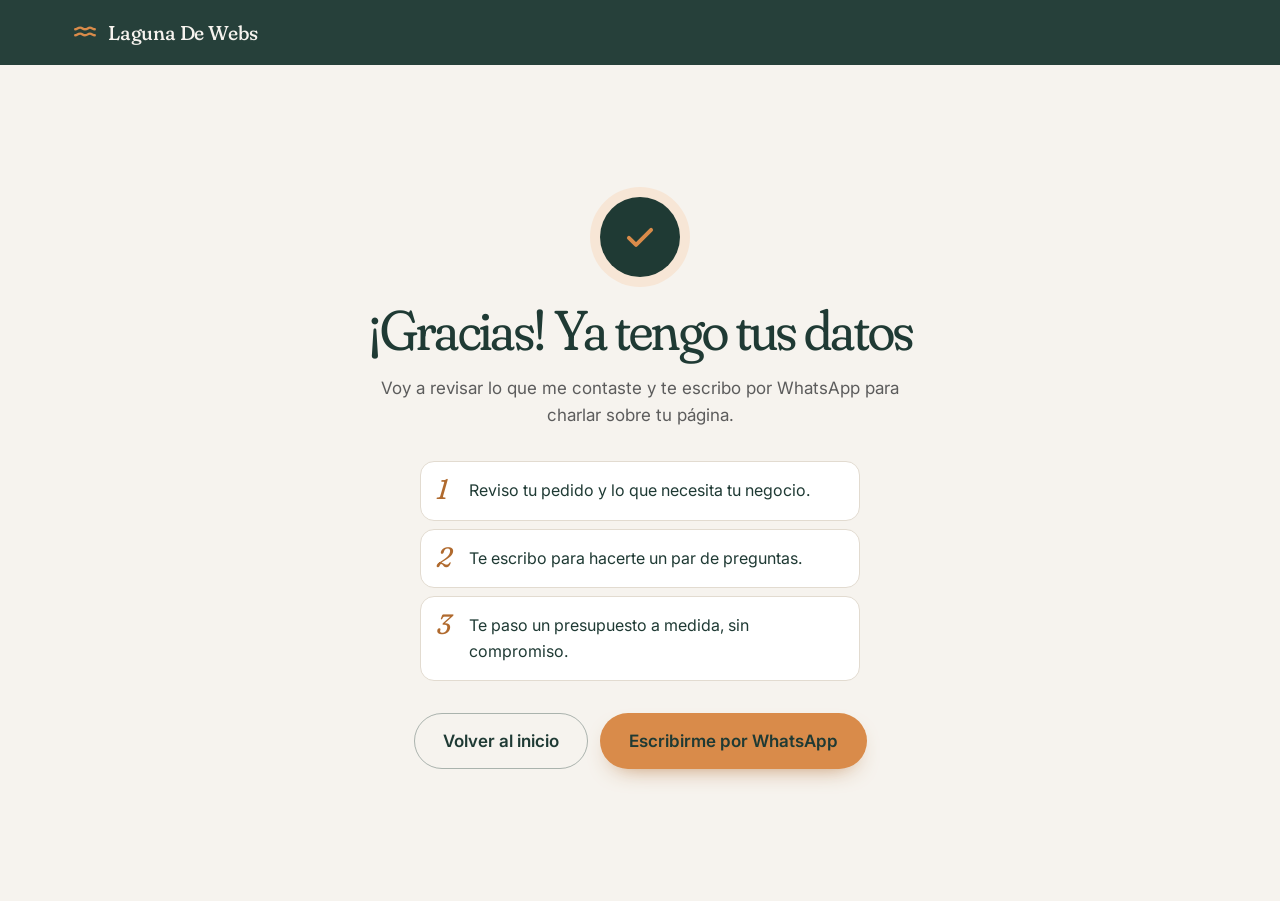
==== commit 7b166f62: "Marca Laguna De Webs: barra, pie, gracias, imagen para compartir y datos para Google Co-Authored-By:" ====
--- a/gracias/index.html
+++ b/gracias/index.html
@@ -3,11 +3,11 @@
 <head>
   <meta charset="UTF-8">
   <meta name="viewport" content="width=device-width, initial-scale=1">
-  <title>¡Gracias! Recibí tu pedido de presupuesto</title>
+  <title>¡Gracias! Recibí tu pedido | Laguna De Webs</title>
   <meta name="description" content="Recibí tu pedido de presupuesto. Te voy a escribir por WhatsApp.">
   <meta name="robots" content="noindex, nofollow">
   <meta name="theme-color" content="#1F3A34">
-  <link rel="icon" href="data:image/svg+xml,%3Csvg xmlns='http://www.w3.org/2000/svg' viewBox='0 0 32 32'%3E%3Crect width='32' height='32' rx='8' fill='%231F3A34'/%3E%3Ccircle cx='16' cy='16' r='5' fill='%23D98B4A'/%3E%3C/svg%3E">
+  <link rel="icon" href="data:image/svg+xml,%3Csvg xmlns='http://www.w3.org/2000/svg' viewBox='0 0 32 32'%3E%3Crect width='32' height='32' rx='8' fill='%231F3A34'/%3E%3Cpath d='M6 13c2.5 0 2.5-2 5-2s2.5 2 5 2 2.5-2 5-2 2.5 2 5 2M6 20c2.5 0 2.5-2 5-2s2.5 2 5 2 2.5-2 5-2 2.5 2 5 2' fill='none' stroke='%23D98B4A' stroke-width='2.4' stroke-linecap='round'/%3E%3C/svg%3E">
   <link rel="preconnect" href="https://fonts.googleapis.com">
   <link rel="preconnect" href="https://fonts.gstatic.com" crossorigin>
   <link rel="stylesheet" href="https://fonts.googleapis.com/css2?family=Fraunces:ital,opsz,wght,SOFT@0,9..144,300..600,0..100;1,9..144,300..500,0..100&family=Inter:wght@400;500;600&display=swap">
@@ -21,7 +21,7 @@
 <body>
   <header class="site-header">
     <div class="container site-header__inner">
-      <a class="site-header__label" href="/">Páginas web <span aria-hidden="true">·</span> Lobos y alrededores</a>
+      <a class="site-header__label brand" href="/" aria-label="Laguna De Webs, volver al inicio"><svg class="brand__mark" aria-hidden="true" viewBox="0 0 24 24"><path d="M3 9.5c2 0 2-1.5 4.5-1.5S9.5 9.5 12 9.5s2.5-1.5 4.5-1.5S19 9.5 21 9.5"/><path d="M3 15c2 0 2-1.5 4.5-1.5S9.5 15 12 15s2.5-1.5 4.5-1.5S19 15 21 15"/></svg><span>Laguna De Webs</span></a>
     </div>
   </header>
 
--- a/styles.css
+++ b/styles.css
@@ -1419,3 +1419,28 @@
 /* El título principal no arranca invisible: así no se demora el LCP (Core Web Vitals) */
 .motion .hero__copy > .hero__title { animation-name: rise-visible; }
 @keyframes rise-visible { from { transform: translateY(18px); } to { transform: none; } }
+
+/* =========================================================
+   Marca: Laguna De Webs
+   ========================================================= */
+.brand {
+  display: inline-flex;
+  align-items: center;
+  gap: 10px;
+  font-family: var(--font-display);
+  font-size: 1.125rem;
+  font-weight: 450;
+  letter-spacing: -.01em;
+  white-space: nowrap;
+  font-variation-settings: "opsz" 48, "SOFT" 100;
+}
+.site-header__label.brand { display: inline-flex; min-height: 44px; padding: 0; }
+.brand__mark {
+  width: 26px; height: 26px; flex-shrink: 0;
+  fill: none; stroke: var(--naranja); stroke-width: 2.2; stroke-linecap: round;
+}
+.site-footer__brand .brand { font-size: 1.375rem; }
+.site-footer__tagline { margin-top: 2px; font-family: var(--font-body); font-size: .9375rem; color: rgba(246, 243, 238, .7); }
+@media (min-width: 720px) {
+  .site-header__label.brand { font-size: 1.25rem; }
+}
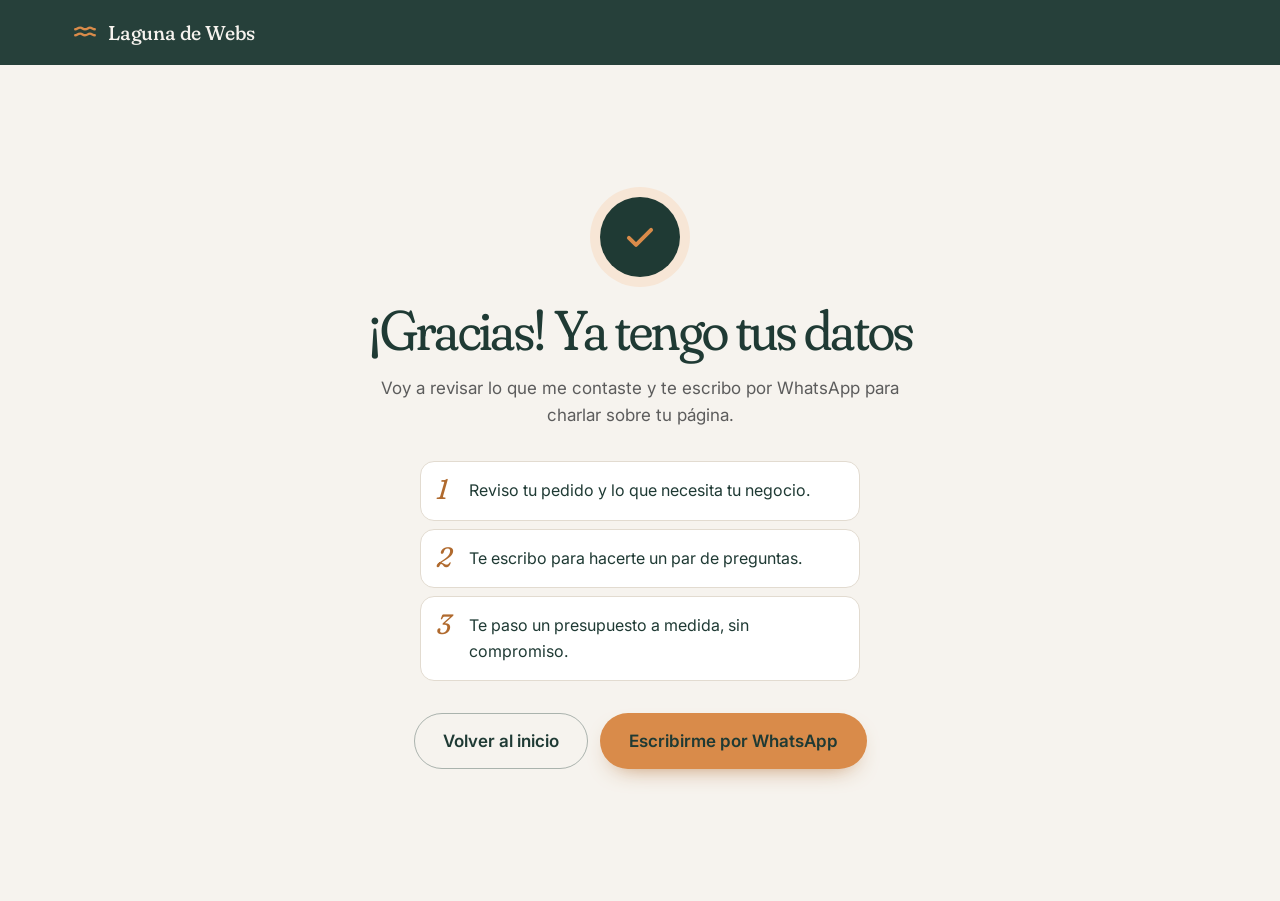
==== commit 5c487a78: "Nombre de la marca: Laguna de Webs (con "de" en minúscula) Co-Authored-By: Claude Opus 5.5 <noreply@" ====
--- a/gracias/index.html
+++ b/gracias/index.html
@@ -3,7 +3,7 @@
 <head>
   <meta charset="UTF-8">
   <meta name="viewport" content="width=device-width, initial-scale=1">
-  <title>¡Gracias! Recibí tu pedido | Laguna De Webs</title>
+  <title>¡Gracias! Recibí tu pedido | Laguna de Webs</title>
   <meta name="description" content="Recibí tu pedido de presupuesto. Te voy a escribir por WhatsApp.">
   <meta name="robots" content="noindex, nofollow">
   <meta name="theme-color" content="#1F3A34">
@@ -21,7 +21,7 @@
 <body>
   <header class="site-header">
     <div class="container site-header__inner">
-      <a class="site-header__label brand" href="/" aria-label="Laguna De Webs, volver al inicio"><svg class="brand__mark" aria-hidden="true" viewBox="0 0 24 24"><path d="M3 9.5c2 0 2-1.5 4.5-1.5S9.5 9.5 12 9.5s2.5-1.5 4.5-1.5S19 9.5 21 9.5"/><path d="M3 15c2 0 2-1.5 4.5-1.5S9.5 15 12 15s2.5-1.5 4.5-1.5S19 15 21 15"/></svg><span>Laguna De Webs</span></a>
+      <a class="site-header__label brand" href="/" aria-label="Laguna de Webs, volver al inicio"><svg class="brand__mark" aria-hidden="true" viewBox="0 0 24 24"><path d="M3 9.5c2 0 2-1.5 4.5-1.5S9.5 9.5 12 9.5s2.5-1.5 4.5-1.5S19 9.5 21 9.5"/><path d="M3 15c2 0 2-1.5 4.5-1.5S9.5 15 12 15s2.5-1.5 4.5-1.5S19 15 21 15"/></svg><span>Laguna de Webs</span></a>
     </div>
   </header>
 
--- a/styles.css
+++ b/styles.css
@@ -1421,7 +1421,7 @@
 @keyframes rise-visible { from { transform: translateY(18px); } to { transform: none; } }
 
 /* =========================================================
-   Marca: Laguna De Webs
+   Marca: Laguna de Webs
    ========================================================= */
 .brand {
   display: inline-flex;
